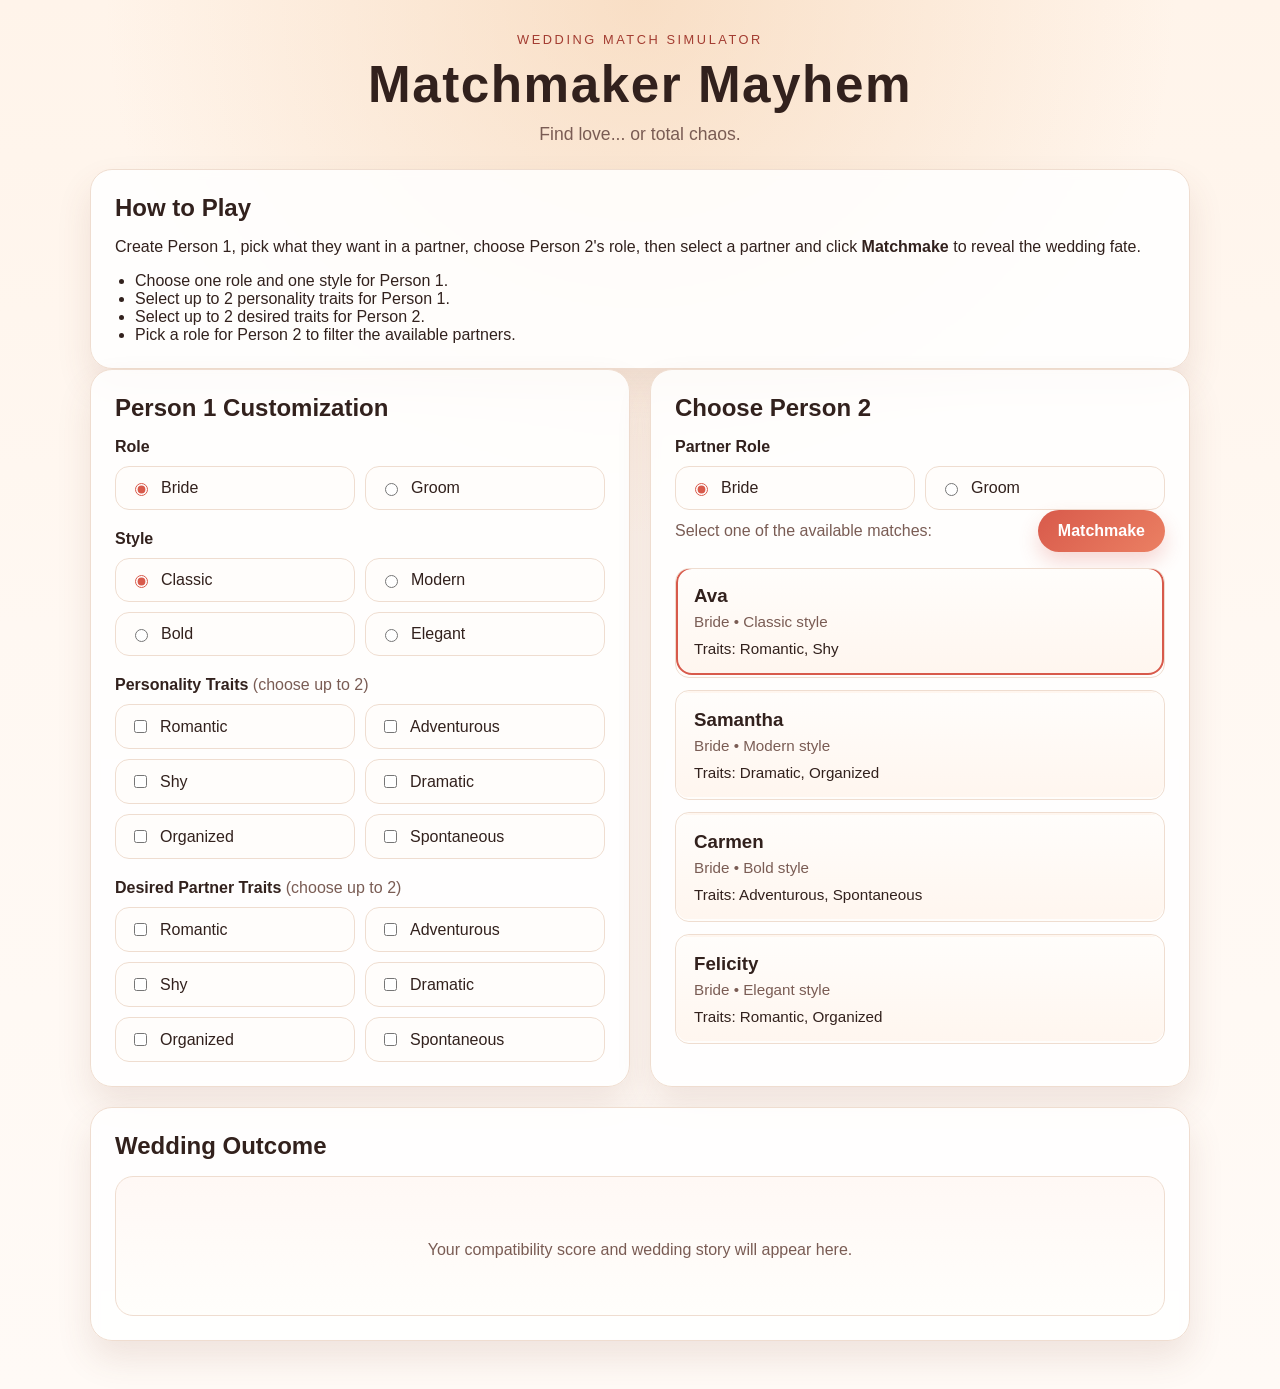
==== index.html @ e139100d "flatten project structure" ====
<!DOCTYPE html>
<html lang="en">
<head>
  <meta charset="UTF-8">
  <meta name="viewport" content="width=device-width, initial-scale=1.0">
  <title>Matchmaker Mayhem</title>
  <link rel="stylesheet" href="styles.css">
</head>
<body>
  <main class="app">
    <header class="hero">
      <p class="eyebrow">Wedding Match Simulator</p>
      <h1>Matchmaker Mayhem</h1>
      <p class="subtitle">Find love... or total chaos.</p>
    </header>

    <section class="panel instructions">
      <h2>How to Play</h2>
      <p>Create Person 1, pick what they want in a partner, choose Person 2's role, then select a partner and click <strong>Matchmake</strong> to reveal the wedding fate.</p>
      <ul>
        <li>Choose one role and one style for Person 1.</li>
        <li>Select up to 2 personality traits for Person 1.</li>
        <li>Select up to 2 desired traits for Person 2.</li>
        <li>Pick a role for Person 2 to filter the available partners.</li>
      </ul>
    </section>

    <div class="grid">
      <section class="panel">
        <h2>Person 1 Customization</h2>

        <div class="field-group">
          <h3>Role</h3>
          <div class="choice-row" id="person1-role">
            <label><input type="radio" name="person1-role" value="Bride" checked> Bride</label>
            <label><input type="radio" name="person1-role" value="Groom"> Groom</label>
          </div>
        </div>

        <div class="field-group">
          <h3>Style</h3>
          <div class="choice-grid" id="person1-style">
            <label><input type="radio" name="person1-style" value="classic" checked> Classic</label>
            <label><input type="radio" name="person1-style" value="modern"> Modern</label>
            <label><input type="radio" name="person1-style" value="bold"> Bold</label>
            <label><input type="radio" name="person1-style" value="elegant"> Elegant</label>
          </div>
        </div>

        <div class="field-group">
          <h3>Personality Traits <span>(choose up to 2)</span></h3>
          <div class="choice-grid" id="person1-traits">
            <label><input type="checkbox" name="person1-traits" value="romantic"> Romantic</label>
            <label><input type="checkbox" name="person1-traits" value="adventurous"> Adventurous</label>
            <label><input type="checkbox" name="person1-traits" value="shy"> Shy</label>
            <label><input type="checkbox" name="person1-traits" value="dramatic"> Dramatic</label>
            <label><input type="checkbox" name="person1-traits" value="organized"> Organized</label>
            <label><input type="checkbox" name="person1-traits" value="spontaneous"> Spontaneous</label>
          </div>
        </div>

        <div class="field-group">
          <h3>Desired Partner Traits <span>(choose up to 2)</span></h3>
          <div class="choice-grid" id="desired-traits">
            <label><input type="checkbox" name="desired-traits" value="romantic"> Romantic</label>
            <label><input type="checkbox" name="desired-traits" value="adventurous"> Adventurous</label>
            <label><input type="checkbox" name="desired-traits" value="shy"> Shy</label>
            <label><input type="checkbox" name="desired-traits" value="dramatic"> Dramatic</label>
            <label><input type="checkbox" name="desired-traits" value="organized"> Organized</label>
            <label><input type="checkbox" name="desired-traits" value="spontaneous"> Spontaneous</label>
          </div>
        </div>
      </section>

      <section class="panel">
        <h2>Choose Person 2</h2>

        <div class="field-group">
          <h3>Partner Role</h3>
          <div class="choice-row" id="partner-role">
            <label><input type="radio" name="partner-role" value="Bride" checked> Bride</label>
            <label><input type="radio" name="partner-role" value="Groom"> Groom</label>
          </div>
        </div>

        <div class="partner-header">
          <p>Select one of the available matches:</p>
          <button id="matchmake-btn" type="button">Matchmake</button>
        </div>

        <div id="partner-list" class="partner-list" aria-live="polite"></div>
      </section>
    </div>

    <section class="panel result-panel">
      <h2>Wedding Outcome</h2>
      <div id="result" class="result empty">
        <p>Your compatibility score and wedding story will appear here.</p>
      </div>
    </section>
  </main>

  <script src="script.js"></script>
</body>
</html>
---- styles.css ----
:root {
  --bg: #fff8f2;
  --surface: #fffdfb;
  --surface-strong: #ffffff;
  --text: #32211d;
  --muted: #7a5c54;
  --accent: #d85a4b;
  --accent-dark: #a33c31;
  --secondary: #f2c9a1;
  --border: #efddd0;
  --shadow: 0 18px 35px rgba(124, 63, 49, 0.12);
  --success: #3f8554;
}

* {
  box-sizing: border-box;
}

body {
  margin: 0;
  font-family: "Trebuchet MS", Verdana, sans-serif;
  color: var(--text);
  background:
    radial-gradient(circle at top, rgba(242, 201, 161, 0.5), transparent 35%),
    linear-gradient(180deg, #fff4ea 0%, var(--bg) 45%, #fffaf6 100%);
}

.app {
  width: min(1100px, calc(100% - 32px));
  margin: 0 auto;
  padding: 32px 0 48px;
}

.hero {
  text-align: center;
  margin-bottom: 24px;
}

.hero h1 {
  margin: 0;
  font-size: clamp(2.4rem, 4vw, 4rem);
  letter-spacing: 0.03em;
}

.eyebrow {
  margin: 0 0 8px;
  text-transform: uppercase;
  letter-spacing: 0.2em;
  color: var(--accent-dark);
  font-size: 0.8rem;
}

.subtitle {
  margin-top: 10px;
  font-size: 1.1rem;
  color: var(--muted);
}

.grid {
  display: grid;
  grid-template-columns: repeat(2, minmax(0, 1fr));
  gap: 20px;
}

.panel {
  background: rgba(255, 255, 255, 0.86);
  border: 1px solid var(--border);
  border-radius: 22px;
  padding: 24px;
  box-shadow: var(--shadow);
  backdrop-filter: blur(4px);
}

.panel h2 {
  margin-top: 0;
  margin-bottom: 16px;
}

.instructions ul {
  margin: 14px 0 0;
  padding-left: 20px;
}

.field-group + .field-group {
  margin-top: 20px;
}

.field-group h3 {
  margin: 0 0 10px;
  font-size: 1rem;
}

.field-group h3 span {
  color: var(--muted);
  font-weight: normal;
}

.choice-row,
.choice-grid {
  display: grid;
  gap: 10px;
}

.choice-row {
  grid-template-columns: repeat(2, minmax(0, 1fr));
}

.choice-grid {
  grid-template-columns: repeat(2, minmax(0, 1fr));
}

label {
  display: flex;
  align-items: center;
  gap: 10px;
  padding: 12px 14px;
  background: var(--surface);
  border: 1px solid var(--border);
  border-radius: 14px;
  cursor: pointer;
  transition: transform 0.18s ease, border-color 0.18s ease, background 0.18s ease;
}

label:hover {
  transform: translateY(-1px);
  border-color: var(--secondary);
  background: var(--surface-strong);
}

input[type="radio"],
input[type="checkbox"] {
  accent-color: var(--accent);
}

.partner-header {
  display: flex;
  align-items: center;
  justify-content: space-between;
  gap: 16px;
  margin-bottom: 16px;
}

.partner-header p {
  margin: 0;
  color: var(--muted);
}

button {
  border: 0;
  border-radius: 999px;
  padding: 12px 20px;
  background: linear-gradient(135deg, var(--accent), #eb8063);
  color: white;
  font-size: 1rem;
  font-weight: bold;
  cursor: pointer;
  box-shadow: 0 10px 20px rgba(216, 90, 75, 0.24);
  transition: transform 0.18s ease, box-shadow 0.18s ease;
}

button:hover {
  transform: translateY(-2px);
  box-shadow: 0 14px 24px rgba(216, 90, 75, 0.3);
}

.partner-list {
  display: grid;
  gap: 12px;
}

.partner-card {
  display: block;
  padding: 0;
  overflow: hidden;
}

.partner-card input {
  position: absolute;
  opacity: 0;
  pointer-events: none;
}

.partner-card .card-content {
  padding: 16px;
  border-radius: 16px;
  border: 2px solid transparent;
  background: linear-gradient(180deg, #fffdfb 0%, #fff6ef 100%);
  transition: border-color 0.18s ease, transform 0.18s ease;
}

.partner-card input:checked + .card-content {
  border-color: var(--accent);
  transform: translateY(-2px);
}

.partner-card h3,
.partner-card p {
  margin: 0;
}

.partner-card h3 {
  margin-bottom: 6px;
}

.partner-card .meta {
  color: var(--muted);
  font-size: 0.95rem;
}

.partner-card .traits {
  margin-top: 10px;
  font-size: 0.95rem;
}

.result-panel {
  margin-top: 20px;
}

.result {
  min-height: 140px;
  border-radius: 18px;
  padding: 20px;
  background: linear-gradient(180deg, #fff8f5 0%, #fffefb 100%);
  border: 1px solid var(--border);
}

.result.empty {
  display: grid;
  place-items: center;
  color: var(--muted);
  text-align: center;
}

.result-score {
  font-size: 2.2rem;
  margin: 0;
  color: var(--accent-dark);
}

.result h3 {
  margin-bottom: 8px;
}

.result p {
  margin: 8px 0 0;
  line-height: 1.6;
}

.chips {
  display: flex;
  flex-wrap: wrap;
  gap: 8px;
  margin-top: 14px;
}

.chip {
  padding: 7px 11px;
  border-radius: 999px;
  background: #f9e3d3;
  color: #6b453c;
  font-size: 0.9rem;
}

.helper-text {
  margin-top: 10px;
  color: var(--muted);
  font-size: 0.92rem;
}

.error {
  color: #a82f2f;
}

@media (max-width: 820px) {
  .grid {
    grid-template-columns: 1fr;
  }

  .partner-header {
    flex-direction: column;
    align-items: stretch;
  }
}

@media (max-width: 560px) {
  .app {
    width: min(100% - 20px, 1100px);
    padding-top: 20px;
  }

  .panel {
    padding: 18px;
    border-radius: 18px;
  }

  .choice-grid,
  .choice-row {
    grid-template-columns: 1fr;
  }
}
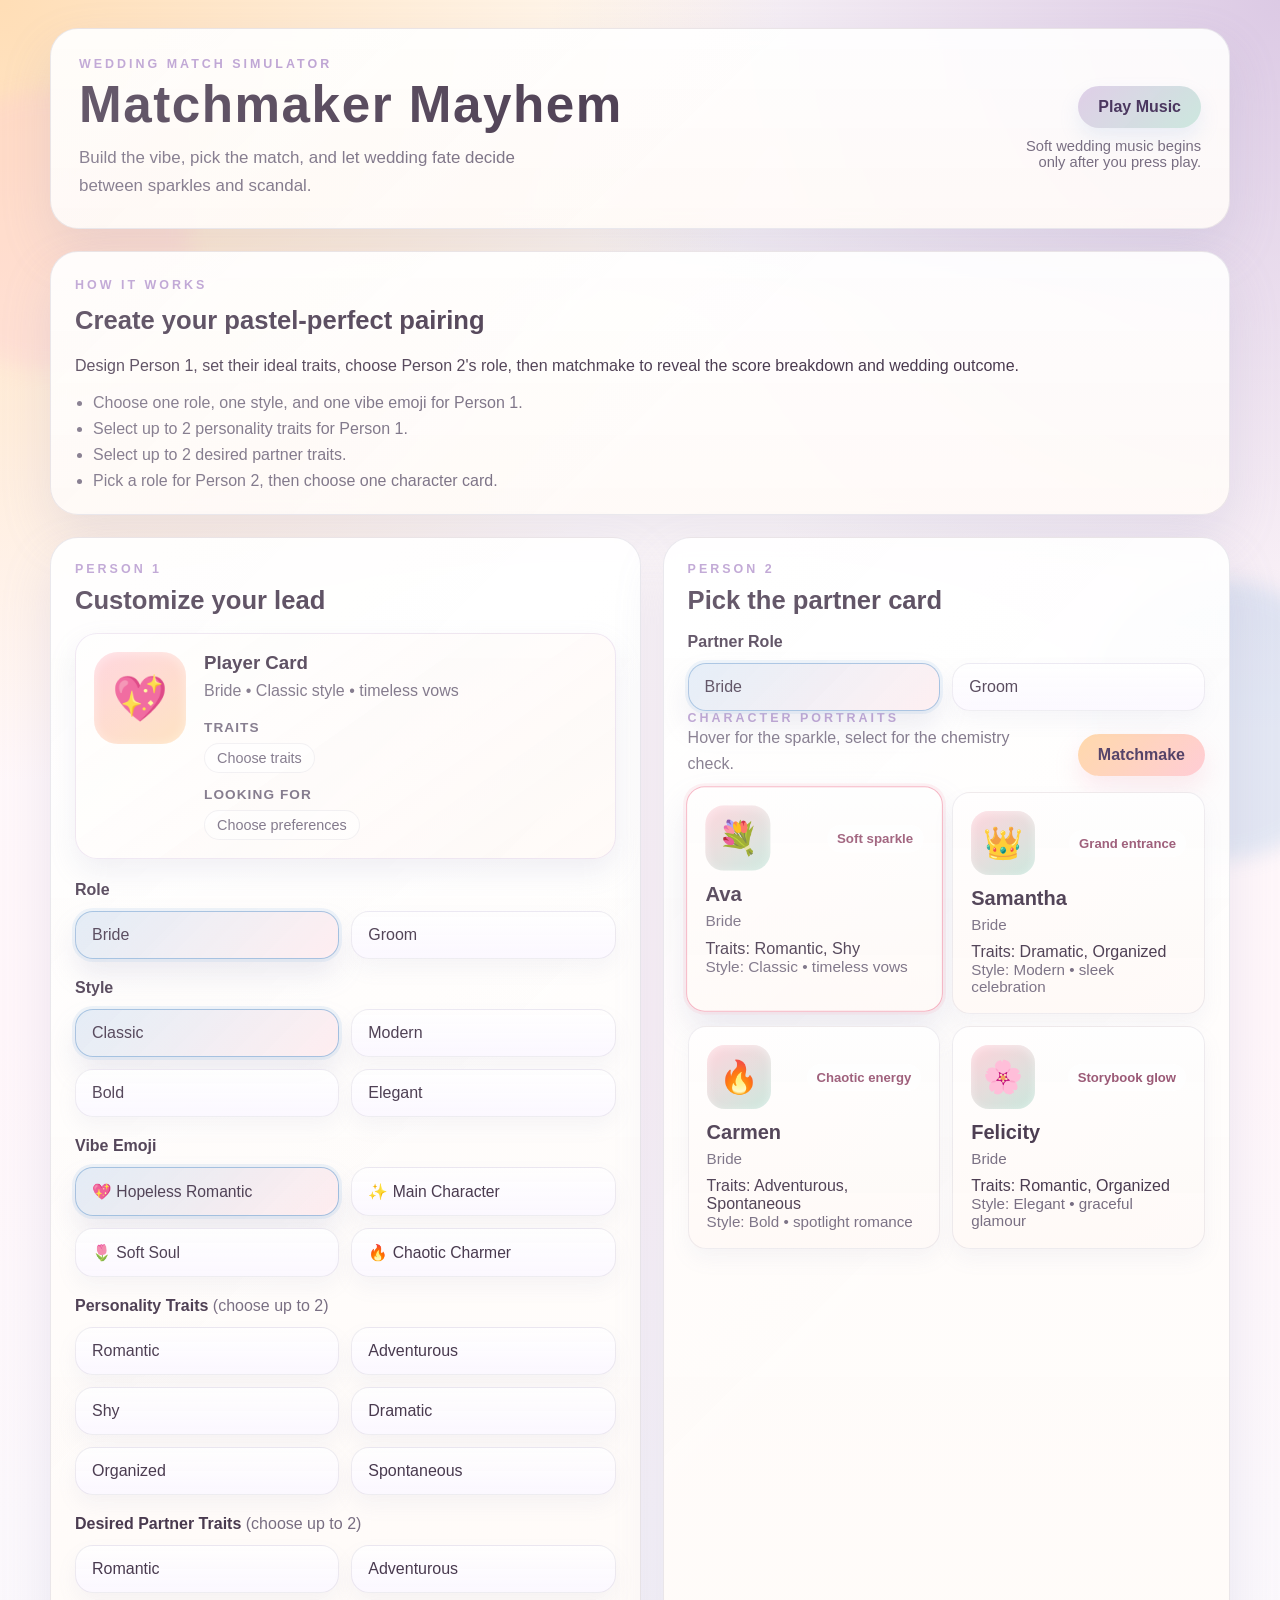
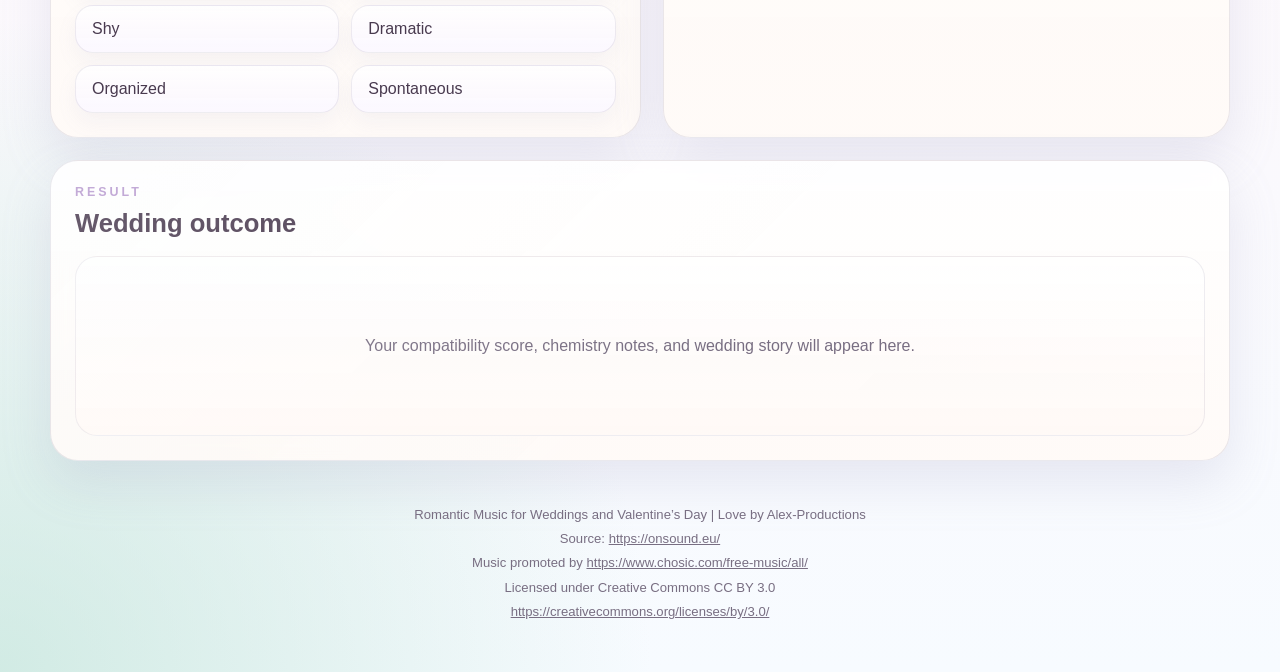
==== commit 67b5c826: "Add pastel UI, matchmaking animation, and music system" ====
--- a/index.html
+++ b/index.html
@@ -7,98 +7,184 @@
   <link rel="stylesheet" href="styles.css">
 </head>
 <body>
-  <main class="app">
-    <header class="hero">
-      <p class="eyebrow">Wedding Match Simulator</p>
-      <h1>Matchmaker Mayhem</h1>
-      <p class="subtitle">Find love... or total chaos.</p>
-    </header>
-
-    <section class="panel instructions">
-      <h2>How to Play</h2>
-      <p>Create Person 1, pick what they want in a partner, choose Person 2's role, then select a partner and click <strong>Matchmake</strong> to reveal the wedding fate.</p>
-      <ul>
-        <li>Choose one role and one style for Person 1.</li>
-        <li>Select up to 2 personality traits for Person 1.</li>
-        <li>Select up to 2 desired traits for Person 2.</li>
-        <li>Pick a role for Person 2 to filter the available partners.</li>
-      </ul>
-    </section>
-
-    <div class="grid">
-      <section class="panel">
-        <h2>Person 1 Customization</h2>
-
-        <div class="field-group">
-          <h3>Role</h3>
-          <div class="choice-row" id="person1-role">
-            <label><input type="radio" name="person1-role" value="Bride" checked> Bride</label>
-            <label><input type="radio" name="person1-role" value="Groom"> Groom</label>
-          </div>
+  <div class="page-shell">
+    <main class="app">
+      <header class="hero card">
+        <div class="hero-copy">
+          <p class="eyebrow">Wedding Match Simulator</p>
+          <h1>Matchmaker Mayhem</h1>
+          <p class="subtitle">Build the vibe, pick the match, and let wedding fate decide between sparkles and scandal.</p>
         </div>
 
-        <div class="field-group">
-          <h3>Style</h3>
-          <div class="choice-grid" id="person1-style">
-            <label><input type="radio" name="person1-style" value="classic" checked> Classic</label>
-            <label><input type="radio" name="person1-style" value="modern"> Modern</label>
-            <label><input type="radio" name="person1-style" value="bold"> Bold</label>
-            <label><input type="radio" name="person1-style" value="elegant"> Elegant</label>
+        <div class="hero-actions">
+          <button id="music-toggle" class="ghost-button" type="button" aria-pressed="false">Play Music</button>
+          <p class="music-note">Soft wedding music begins only after you press play.</p>
+        </div>
+      </header>
+
+      <section class="instructions card">
+        <div class="section-heading">
+          <p class="section-kicker">How It Works</p>
+          <h2>Create your pastel-perfect pairing</h2>
+        </div>
+        <p>Design Person 1, set their ideal traits, choose Person 2's role, then matchmake to reveal the score breakdown and wedding outcome.</p>
+        <ul class="instruction-list">
+          <li>Choose one role, one style, and one vibe emoji for Person 1.</li>
+          <li>Select up to 2 personality traits for Person 1.</li>
+          <li>Select up to 2 desired partner traits.</li>
+          <li>Pick a role for Person 2, then choose one character card.</li>
+        </ul>
+      </section>
+
+      <div class="layout-grid">
+        <section class="panel card">
+          <div class="section-heading">
+            <p class="section-kicker">Person 1</p>
+            <h2>Customize your lead</h2>
           </div>
+
+          <div class="player-card" id="player-card">
+            <div class="player-avatar" id="player-avatar" aria-hidden="true">💖</div>
+            <div class="player-card-copy">
+              <h3>Player Card</h3>
+              <p id="player-role-style">Bride • Classic style</p>
+              <div class="summary-row">
+                <span class="summary-label">Traits</span>
+                <div class="chips" id="player-trait-summary"></div>
+              </div>
+              <div class="summary-row">
+                <span class="summary-label">Looking for</span>
+                <div class="chips" id="desired-trait-summary"></div>
+              </div>
+            </div>
+          </div>
+
+          <div class="field-group">
+            <h3>Role</h3>
+            <div class="choice-row" id="person1-role">
+              <label class="choice-card">
+                <input type="radio" name="person1-role" value="Bride" checked>
+                <span>Bride</span>
+              </label>
+              <label class="choice-card">
+                <input type="radio" name="person1-role" value="Groom">
+                <span>Groom</span>
+              </label>
+            </div>
+          </div>
+
+          <div class="field-group">
+            <h3>Style</h3>
+            <div class="choice-grid" id="person1-style">
+              <label class="choice-card"><input type="radio" name="person1-style" value="classic" checked><span>Classic</span></label>
+              <label class="choice-card"><input type="radio" name="person1-style" value="modern"><span>Modern</span></label>
+              <label class="choice-card"><input type="radio" name="person1-style" value="bold"><span>Bold</span></label>
+              <label class="choice-card"><input type="radio" name="person1-style" value="elegant"><span>Elegant</span></label>
+            </div>
+          </div>
+
+          <div class="field-group">
+            <h3>Vibe Emoji</h3>
+            <div class="choice-grid vibe-grid" id="player-vibe">
+              <label class="choice-card vibe-card"><input type="radio" name="player-vibe" value="💖" checked><span>💖 Hopeless Romantic</span></label>
+              <label class="choice-card vibe-card"><input type="radio" name="player-vibe" value="✨"><span>✨ Main Character</span></label>
+              <label class="choice-card vibe-card"><input type="radio" name="player-vibe" value="🌷"><span>🌷 Soft Soul</span></label>
+              <label class="choice-card vibe-card"><input type="radio" name="player-vibe" value="🔥"><span>🔥 Chaotic Charmer</span></label>
+            </div>
+          </div>
+
+          <div class="field-group">
+            <h3>Personality Traits <span>(choose up to 2)</span></h3>
+            <div class="choice-grid" id="person1-traits">
+              <label class="choice-card"><input type="checkbox" name="person1-traits" value="romantic"><span>Romantic</span></label>
+              <label class="choice-card"><input type="checkbox" name="person1-traits" value="adventurous"><span>Adventurous</span></label>
+              <label class="choice-card"><input type="checkbox" name="person1-traits" value="shy"><span>Shy</span></label>
+              <label class="choice-card"><input type="checkbox" name="person1-traits" value="dramatic"><span>Dramatic</span></label>
+              <label class="choice-card"><input type="checkbox" name="person1-traits" value="organized"><span>Organized</span></label>
+              <label class="choice-card"><input type="checkbox" name="person1-traits" value="spontaneous"><span>Spontaneous</span></label>
+            </div>
+          </div>
+
+          <div class="field-group">
+            <h3>Desired Partner Traits <span>(choose up to 2)</span></h3>
+            <div class="choice-grid" id="desired-traits">
+              <label class="choice-card"><input type="checkbox" name="desired-traits" value="romantic"><span>Romantic</span></label>
+              <label class="choice-card"><input type="checkbox" name="desired-traits" value="adventurous"><span>Adventurous</span></label>
+              <label class="choice-card"><input type="checkbox" name="desired-traits" value="shy"><span>Shy</span></label>
+              <label class="choice-card"><input type="checkbox" name="desired-traits" value="dramatic"><span>Dramatic</span></label>
+              <label class="choice-card"><input type="checkbox" name="desired-traits" value="organized"><span>Organized</span></label>
+              <label class="choice-card"><input type="checkbox" name="desired-traits" value="spontaneous"><span>Spontaneous</span></label>
+            </div>
+          </div>
+        </section>
+
+        <section class="panel card">
+          <div class="section-heading">
+            <p class="section-kicker">Person 2</p>
+            <h2>Pick the partner card</h2>
+          </div>
+
+          <div class="field-group">
+            <h3>Partner Role</h3>
+            <div class="choice-row" id="partner-role">
+              <label class="choice-card">
+                <input type="radio" name="partner-role" value="Bride" checked>
+                <span>Bride</span>
+              </label>
+              <label class="choice-card">
+                <input type="radio" name="partner-role" value="Groom">
+                <span>Groom</span>
+              </label>
+            </div>
+          </div>
+
+          <div class="partner-header">
+            <div>
+              <p class="section-kicker">Character Portraits</p>
+              <p class="partner-intro">Hover for the sparkle, select for the chemistry check.</p>
+            </div>
+            <button id="matchmake-btn" type="button">Matchmake</button>
+          </div>
+
+          <div id="partner-list" class="partner-list" aria-live="polite"></div>
+        </section>
+      </div>
+
+      <section class="panel result-panel card">
+        <div class="section-heading">
+          <p class="section-kicker">Result</p>
+          <h2>Wedding outcome</h2>
         </div>
-
-        <div class="field-group">
-          <h3>Personality Traits <span>(choose up to 2)</span></h3>
-          <div class="choice-grid" id="person1-traits">
-            <label><input type="checkbox" name="person1-traits" value="romantic"> Romantic</label>
-            <label><input type="checkbox" name="person1-traits" value="adventurous"> Adventurous</label>
-            <label><input type="checkbox" name="person1-traits" value="shy"> Shy</label>
-            <label><input type="checkbox" name="person1-traits" value="dramatic"> Dramatic</label>
-            <label><input type="checkbox" name="person1-traits" value="organized"> Organized</label>
-            <label><input type="checkbox" name="person1-traits" value="spontaneous"> Spontaneous</label>
-          </div>
-        </div>
-
-        <div class="field-group">
-          <h3>Desired Partner Traits <span>(choose up to 2)</span></h3>
-          <div class="choice-grid" id="desired-traits">
-            <label><input type="checkbox" name="desired-traits" value="romantic"> Romantic</label>
-            <label><input type="checkbox" name="desired-traits" value="adventurous"> Adventurous</label>
-            <label><input type="checkbox" name="desired-traits" value="shy"> Shy</label>
-            <label><input type="checkbox" name="desired-traits" value="dramatic"> Dramatic</label>
-            <label><input type="checkbox" name="desired-traits" value="organized"> Organized</label>
-            <label><input type="checkbox" name="desired-traits" value="spontaneous"> Spontaneous</label>
-          </div>
+        <div id="result" class="result empty">
+          <p>Your compatibility score, chemistry notes, and wedding story will appear here.</p>
         </div>
       </section>
 
-      <section class="panel">
-        <h2>Choose Person 2</h2>
+      <footer class="site-footer">
+        <p>Romantic Music for Weddings and Valentine’s Day | Love by Alex-Productions</p>
+        <p>Source: <a href="https://onsound.eu/" target="_blank" rel="noreferrer">https://onsound.eu/</a></p>
+        <p>Music promoted by <a href="https://www.chosic.com/free-music/all/" target="_blank" rel="noreferrer">https://www.chosic.com/free-music/all/</a></p>
+        <p>Licensed under Creative Commons CC BY 3.0</p>
+        <p><a href="https://creativecommons.org/licenses/by/3.0/" target="_blank" rel="noreferrer">https://creativecommons.org/licenses/by/3.0/</a></p>
+      </footer>
+    </main>
+  </div>
 
-        <div class="field-group">
-          <h3>Partner Role</h3>
-          <div class="choice-row" id="partner-role">
-            <label><input type="radio" name="partner-role" value="Bride" checked> Bride</label>
-            <label><input type="radio" name="partner-role" value="Groom"> Groom</label>
-          </div>
-        </div>
+  <div id="matchmaking-overlay" class="matchmaking-overlay hidden" aria-live="polite" aria-hidden="true">
+    <div class="matchmaking-card">
+      <div class="loading-hearts" aria-hidden="true">
+        <span>💘</span>
+        <span>✨</span>
+        <span>💐</span>
+      </div>
+      <h2>Matchmaking in progress...</h2>
+      <p id="matchmaking-message">Analyzing compatibility...</p>
+    </div>
+  </div>
 
-        <div class="partner-header">
-          <p>Select one of the available matches:</p>
-          <button id="matchmake-btn" type="button">Matchmake</button>
-        </div>
-
-        <div id="partner-list" class="partner-list" aria-live="polite"></div>
-      </section>
-    </div>
-
-    <section class="panel result-panel">
-      <h2>Wedding Outcome</h2>
-      <div id="result" class="result empty">
-        <p>Your compatibility score and wedding story will appear here.</p>
-      </div>
-    </section>
-  </main>
+  <audio id="wedding-audio" preload="auto">
+    <source src="wedding_music.mp3" type="audio/mpeg">
+  </audio>
 
   <script src="script.js"></script>
 </body>
--- a/styles.css
+++ b/styles.css
@@ -1,84 +1,260 @@
 :root {
-  --bg: #fff8f2;
-  --surface: #fffdfb;
-  --surface-strong: #ffffff;
-  --text: #32211d;
-  --muted: #7a5c54;
-  --accent: #d85a4b;
-  --accent-dark: #a33c31;
-  --secondary: #f2c9a1;
-  --border: #efddd0;
-  --shadow: 0 18px 35px rgba(124, 63, 49, 0.12);
-  --success: #3f8554;
+  --creamsicle: #ffd6a5;
+  --creamsicle-deep: #ffb86b;
+  --lavender: #cdb4db;
+  --lavender-deep: #b79acf;
+  --blush: #ffcad4;
+  --blush-deep: #f4a7b9;
+  --mint: #b8e0d2;
+  --mint-deep: #a2d5c6;
+  --denim: #a7c7e7;
+  --denim-deep: #89b0d9;
+  --paper: #fffaf7;
+  --paper-strong: rgba(255, 255, 255, 0.9);
+  --text: #493a4f;
+  --muted: #786e82;
+  --border: rgba(138, 131, 159, 0.18);
+  --shadow: 0 22px 50px rgba(145, 144, 184, 0.18);
+  --shadow-soft: 0 12px 28px rgba(145, 144, 184, 0.14);
+  --highlight: rgba(255, 255, 255, 0.72);
+  --button-text: #4b375f;
+  --success: #537f6b;
+  --warning: #9a5875;
+  --danger: #934c56;
 }
 
 * {
   box-sizing: border-box;
 }
 
+html {
+  scroll-behavior: smooth;
+}
+
 body {
   margin: 0;
+  min-height: 100vh;
   font-family: "Trebuchet MS", Verdana, sans-serif;
   color: var(--text);
   background:
-    radial-gradient(circle at top, rgba(242, 201, 161, 0.5), transparent 35%),
-    linear-gradient(180deg, #fff4ea 0%, var(--bg) 45%, #fffaf6 100%);
+    radial-gradient(circle at top left, rgba(255, 214, 165, 0.8), transparent 30%),
+    radial-gradient(circle at top right, rgba(205, 180, 219, 0.7), transparent 28%),
+    radial-gradient(circle at bottom left, rgba(184, 224, 210, 0.6), transparent 25%),
+    linear-gradient(180deg, #fffdfb 0%, #fff6fa 45%, #f7fbff 100%);
+}
+
+body.overlay-open {
+  overflow: hidden;
+}
+
+.page-shell {
+  position: relative;
+  isolation: isolate;
+}
+
+.page-shell::before,
+.page-shell::after {
+  content: "";
+  position: fixed;
+  inset: auto;
+  width: 280px;
+  height: 280px;
+  border-radius: 50%;
+  filter: blur(10px);
+  opacity: 0.45;
+  pointer-events: none;
+  z-index: 0;
+}
+
+.page-shell::before {
+  top: 90px;
+  left: -90px;
+  background: rgba(255, 202, 212, 0.7);
+}
+
+.page-shell::after {
+  right: -80px;
+  bottom: 40px;
+  background: rgba(167, 199, 231, 0.7);
 }
 
 .app {
-  width: min(1100px, calc(100% - 32px));
+  position: relative;
+  z-index: 1;
+  width: min(1180px, calc(100% - 32px));
   margin: 0 auto;
-  padding: 32px 0 48px;
+  padding: 28px 0 44px;
+}
+
+.card {
+  background: linear-gradient(180deg, rgba(255, 255, 255, 0.9), rgba(255, 250, 247, 0.92));
+  border: 1px solid var(--border);
+  border-radius: 28px;
+  box-shadow: var(--shadow);
+  backdrop-filter: blur(10px);
+}
+
+.hero,
+.instructions,
+.panel,
+.result-panel {
+  position: relative;
+  overflow: hidden;
+}
+
+.hero::after,
+.panel::after,
+.instructions::after,
+.result-panel::after {
+  content: "";
+  position: absolute;
+  inset: 0;
+  background: linear-gradient(135deg, rgba(255, 255, 255, 0.18), transparent 60%);
+  pointer-events: none;
 }
 
 .hero {
-  text-align: center;
-  margin-bottom: 24px;
+  display: flex;
+  justify-content: space-between;
+  gap: 24px;
+  align-items: center;
+  padding: 28px;
+  margin-bottom: 22px;
+}
+
+.hero-copy {
+  max-width: 680px;
 }
 
 .hero h1 {
   margin: 0;
-  font-size: clamp(2.4rem, 4vw, 4rem);
+  font-size: clamp(2.7rem, 4vw, 4.4rem);
+  line-height: 0.95;
   letter-spacing: 0.03em;
 }
 
-.eyebrow {
-  margin: 0 0 8px;
+.eyebrow,
+.section-kicker {
+  margin: 0 0 10px;
+  font-size: 0.78rem;
   text-transform: uppercase;
-  letter-spacing: 0.2em;
-  color: var(--accent-dark);
-  font-size: 0.8rem;
+  letter-spacing: 0.24em;
+  color: var(--lavender-deep);
+  font-weight: bold;
 }
 
 .subtitle {
-  margin-top: 10px;
-  font-size: 1.1rem;
-  color: var(--muted);
-}
-
-.grid {
-  display: grid;
-  grid-template-columns: repeat(2, minmax(0, 1fr));
-  gap: 20px;
-}
-
-.panel {
-  background: rgba(255, 255, 255, 0.86);
-  border: 1px solid var(--border);
+  max-width: 52ch;
+  margin: 14px 0 0;
+  color: var(--muted);
+  font-size: 1.06rem;
+  line-height: 1.65;
+}
+
+.hero-actions {
+  min-width: 260px;
+  display: grid;
+  gap: 10px;
+  justify-items: end;
+}
+
+.music-note {
+  margin: 0;
+  max-width: 22ch;
+  text-align: right;
+  color: var(--muted);
+  font-size: 0.92rem;
+}
+
+.instructions,
+.panel,
+.result-panel {
+  padding: 24px;
+}
+
+.instructions {
+  margin-bottom: 22px;
+}
+
+.section-heading {
+  margin-bottom: 18px;
+}
+
+.section-heading h2 {
+  margin: 0;
+  font-size: clamp(1.5rem, 2vw, 2rem);
+}
+
+.instructions p,
+.partner-intro,
+.result p,
+.player-card-copy p {
+  line-height: 1.6;
+}
+
+.instruction-list {
+  margin: 16px 0 0;
+  padding-left: 18px;
+  color: var(--muted);
+}
+
+.instruction-list li + li {
+  margin-top: 8px;
+}
+
+.layout-grid {
+  display: grid;
+  grid-template-columns: minmax(0, 1.02fr) minmax(0, 0.98fr);
+  gap: 22px;
+}
+
+.player-card {
+  display: grid;
+  grid-template-columns: 92px minmax(0, 1fr);
+  gap: 18px;
+  align-items: start;
+  padding: 18px;
+  margin-bottom: 22px;
   border-radius: 22px;
-  padding: 24px;
-  box-shadow: var(--shadow);
-  backdrop-filter: blur(4px);
-}
-
-.panel h2 {
-  margin-top: 0;
-  margin-bottom: 16px;
-}
-
-.instructions ul {
-  margin: 14px 0 0;
-  padding-left: 20px;
+  background:
+    linear-gradient(145deg, rgba(255, 255, 255, 0.88), rgba(255, 250, 247, 0.94)),
+    linear-gradient(135deg, rgba(255, 214, 165, 0.18), rgba(205, 180, 219, 0.14));
+  border: 1px solid rgba(183, 154, 207, 0.24);
+  box-shadow: var(--shadow-soft);
+}
+
+.player-avatar {
+  width: 92px;
+  height: 92px;
+  display: grid;
+  place-items: center;
+  font-size: 2.8rem;
+  border-radius: 24px;
+  background: linear-gradient(145deg, rgba(255, 202, 212, 0.9), rgba(255, 214, 165, 0.75));
+  box-shadow: inset 0 2px 12px rgba(255, 255, 255, 0.45);
+}
+
+.player-card-copy h3 {
+  margin: 0 0 4px;
+}
+
+.player-card-copy p {
+  margin: 0 0 14px;
+  color: var(--muted);
+}
+
+.summary-row + .summary-row {
+  margin-top: 12px;
+}
+
+.summary-label {
+  display: inline-block;
+  margin-bottom: 8px;
+  font-size: 0.85rem;
+  font-weight: bold;
+  letter-spacing: 0.08em;
+  text-transform: uppercase;
+  color: var(--muted);
 }
 
 .field-group + .field-group {
@@ -86,7 +262,7 @@
 }
 
 .field-group h3 {
-  margin: 0 0 10px;
+  margin: 0 0 12px;
   font-size: 1rem;
 }
 
@@ -96,9 +272,10 @@
 }
 
 .choice-row,
-.choice-grid {
-  display: grid;
-  gap: 10px;
+.choice-grid,
+.partner-list {
+  display: grid;
+  gap: 12px;
 }
 
 .choice-row {
@@ -109,192 +286,477 @@
   grid-template-columns: repeat(2, minmax(0, 1fr));
 }
 
-label {
-  display: flex;
-  align-items: center;
-  gap: 10px;
-  padding: 12px 14px;
-  background: var(--surface);
-  border: 1px solid var(--border);
-  border-radius: 14px;
+.choice-card,
+.partner-card {
+  position: relative;
+  display: block;
   cursor: pointer;
-  transition: transform 0.18s ease, border-color 0.18s ease, background 0.18s ease;
-}
-
-label:hover {
-  transform: translateY(-1px);
-  border-color: var(--secondary);
-  background: var(--surface-strong);
-}
-
-input[type="radio"],
-input[type="checkbox"] {
-  accent-color: var(--accent);
+}
+
+.choice-card input,
+.partner-card input {
+  position: absolute;
+  opacity: 0;
+  pointer-events: none;
+}
+
+.choice-card span,
+.partner-card .card-content {
+  display: block;
+  border-radius: 18px;
+  border: 1px solid rgba(138, 131, 159, 0.14);
+  background: linear-gradient(180deg, rgba(255, 255, 255, 0.92), rgba(251, 247, 255, 0.9));
+  box-shadow: 0 10px 20px rgba(145, 144, 184, 0.08);
+  transition:
+    transform 0.22s ease,
+    border-color 0.22s ease,
+    box-shadow 0.22s ease,
+    background 0.22s ease;
+}
+
+.choice-card span {
+  padding: 14px 16px;
+}
+
+.choice-card:hover span,
+.partner-card:hover .card-content {
+  transform: translateY(-3px) scale(1.01);
+  border-color: rgba(183, 154, 207, 0.45);
+  box-shadow: 0 16px 28px rgba(145, 144, 184, 0.15);
+}
+
+.choice-card input:checked + span {
+  border-color: rgba(137, 176, 217, 0.78);
+  background: linear-gradient(135deg, rgba(167, 199, 231, 0.34), rgba(255, 202, 212, 0.3));
+  box-shadow: 0 0 0 3px rgba(167, 199, 231, 0.22), 0 16px 28px rgba(145, 144, 184, 0.18);
+}
+
+.vibe-card span {
+  font-size: 0.98rem;
 }
 
 .partner-header {
   display: flex;
-  align-items: center;
   justify-content: space-between;
-  gap: 16px;
+  gap: 18px;
+  align-items: end;
   margin-bottom: 16px;
 }
 
 .partner-header p {
   margin: 0;
-  color: var(--muted);
-}
-
+}
+
+.partner-intro {
+  color: var(--muted);
+}
+
+.partner-list {
+  grid-template-columns: repeat(2, minmax(0, 1fr));
+}
+
+.partner-card .card-content {
+  height: 100%;
+  padding: 18px;
+  background:
+    linear-gradient(180deg, rgba(255, 255, 255, 0.95), rgba(255, 250, 247, 0.94)),
+    linear-gradient(135deg, rgba(255, 214, 165, 0.12), rgba(205, 180, 219, 0.12));
+}
+
+.partner-card input:checked + .card-content {
+  transform: translateY(-4px) scale(1.015);
+  border-color: rgba(244, 167, 185, 0.9);
+  box-shadow:
+    0 0 0 3px rgba(244, 167, 185, 0.16),
+    0 18px 34px rgba(145, 144, 184, 0.2);
+}
+
+.portrait-row {
+  display: flex;
+  justify-content: space-between;
+  align-items: start;
+  gap: 14px;
+  margin-bottom: 12px;
+}
+
+.portrait-emoji {
+  width: 64px;
+  height: 64px;
+  display: grid;
+  place-items: center;
+  border-radius: 18px;
+  font-size: 2rem;
+  background: linear-gradient(145deg, rgba(255, 202, 212, 0.86), rgba(184, 224, 210, 0.76));
+  box-shadow: inset 0 2px 10px rgba(255, 255, 255, 0.48);
+}
+
+.reaction-badge {
+  align-self: center;
+  padding: 6px 10px;
+  border-radius: 999px;
+  background: rgba(255, 255, 255, 0.8);
+  color: var(--warning);
+  font-size: 0.82rem;
+  font-weight: bold;
+}
+
+.partner-card h3,
+.partner-card p,
+.result h3,
+.result p {
+  margin: 0;
+}
+
+.partner-card h3 {
+  margin-bottom: 6px;
+  font-size: 1.25rem;
+}
+
+.meta,
+.style-line {
+  color: var(--muted);
+  font-size: 0.95rem;
+}
+
+.style-line {
+  margin-top: 8px;
+}
+
+.partner-card .traits,
+.partner-card .archetype {
+  margin-top: 10px;
+  color: var(--text);
+}
+
+.ghost-button,
 button {
   border: 0;
   border-radius: 999px;
   padding: 12px 20px;
-  background: linear-gradient(135deg, var(--accent), #eb8063);
-  color: white;
   font-size: 1rem;
   font-weight: bold;
   cursor: pointer;
-  box-shadow: 0 10px 20px rgba(216, 90, 75, 0.24);
-  transition: transform 0.18s ease, box-shadow 0.18s ease;
-}
-
-button:hover {
+  transition: transform 0.22s ease, box-shadow 0.22s ease, background 0.22s ease;
+}
+
+button {
+  color: var(--button-text);
+  background: linear-gradient(135deg, var(--creamsicle), var(--blush));
+  box-shadow: 0 12px 24px rgba(244, 167, 185, 0.24);
+}
+
+.ghost-button {
+  color: var(--button-text);
+  background: linear-gradient(135deg, rgba(205, 180, 219, 0.62), rgba(184, 224, 210, 0.72));
+  box-shadow: 0 10px 20px rgba(137, 176, 217, 0.16);
+}
+
+button:hover,
+.ghost-button:hover {
   transform: translateY(-2px);
-  box-shadow: 0 14px 24px rgba(216, 90, 75, 0.3);
-}
-
-.partner-list {
-  display: grid;
+}
+
+button:disabled,
+.ghost-button:disabled {
+  cursor: wait;
+  opacity: 0.72;
+  transform: none;
+}
+
+.result-panel {
+  margin-top: 22px;
+}
+
+.result {
+  position: relative;
+  min-height: 180px;
+  border-radius: 22px;
+  padding: 22px;
+  background:
+    linear-gradient(180deg, rgba(255, 255, 255, 0.92), rgba(255, 250, 247, 0.96)),
+    linear-gradient(135deg, rgba(167, 199, 231, 0.1), rgba(255, 202, 212, 0.12));
+  border: 1px solid rgba(138, 131, 159, 0.14);
+  overflow: hidden;
+}
+
+.result.empty {
+  display: grid;
+  place-items: center;
+  text-align: center;
+  color: var(--muted);
+}
+
+.result.error {
+  border-color: rgba(148, 76, 86, 0.26);
+  background: linear-gradient(180deg, rgba(255, 247, 248, 0.96), rgba(255, 250, 247, 0.96));
+  color: var(--danger);
+}
+
+.result.dream::before,
+.result.sparkle::before {
+  content: "💖 ✨ 💐";
+  position: absolute;
+  top: 14px;
+  right: 18px;
+  font-size: 1.2rem;
+  letter-spacing: 0.18em;
+  opacity: 0.72;
+  animation: floaty 2.4s ease-in-out infinite;
+}
+
+.result.runaway {
+  animation: shake 0.45s ease-in-out 2;
+}
+
+.result-score {
+  margin: 0 0 10px;
+  font-size: clamp(2.4rem, 4vw, 3.4rem);
+  line-height: 1;
+  color: var(--lavender-deep);
+}
+
+.result-title-row {
+  display: flex;
+  align-items: center;
+  gap: 10px;
+  margin-bottom: 10px;
+}
+
+.result-icon {
+  font-size: 1.5rem;
+}
+
+.breakdown {
+  display: grid;
+  grid-template-columns: repeat(2, minmax(0, 1fr));
   gap: 12px;
-}
-
-.partner-card {
+  margin-top: 18px;
+}
+
+.breakdown-card {
+  padding: 14px;
+  border-radius: 18px;
+  background: rgba(255, 255, 255, 0.74);
+  border: 1px solid rgba(138, 131, 159, 0.12);
+}
+
+.breakdown-card strong {
   display: block;
-  padding: 0;
-  overflow: hidden;
-}
-
-.partner-card input {
-  position: absolute;
-  opacity: 0;
-  pointer-events: none;
-}
-
-.partner-card .card-content {
-  padding: 16px;
-  border-radius: 16px;
-  border: 2px solid transparent;
-  background: linear-gradient(180deg, #fffdfb 0%, #fff6ef 100%);
-  transition: border-color 0.18s ease, transform 0.18s ease;
-}
-
-.partner-card input:checked + .card-content {
-  border-color: var(--accent);
-  transform: translateY(-2px);
-}
-
-.partner-card h3,
-.partner-card p {
-  margin: 0;
-}
-
-.partner-card h3 {
-  margin-bottom: 6px;
-}
-
-.partner-card .meta {
-  color: var(--muted);
-  font-size: 0.95rem;
-}
-
-.partner-card .traits {
-  margin-top: 10px;
-  font-size: 0.95rem;
-}
-
-.result-panel {
-  margin-top: 20px;
-}
-
-.result {
-  min-height: 140px;
-  border-radius: 18px;
-  padding: 20px;
-  background: linear-gradient(180deg, #fff8f5 0%, #fffefb 100%);
-  border: 1px solid var(--border);
-}
-
-.result.empty {
-  display: grid;
-  place-items: center;
-  color: var(--muted);
-  text-align: center;
-}
-
-.result-score {
-  font-size: 2.2rem;
-  margin: 0;
-  color: var(--accent-dark);
-}
-
-.result h3 {
   margin-bottom: 8px;
-}
-
-.result p {
-  margin: 8px 0 0;
-  line-height: 1.6;
 }
 
 .chips {
   display: flex;
   flex-wrap: wrap;
   gap: 8px;
-  margin-top: 14px;
 }
 
 .chip {
-  padding: 7px 11px;
+  display: inline-flex;
+  align-items: center;
+  justify-content: center;
+  min-height: 30px;
+  padding: 6px 12px;
   border-radius: 999px;
-  background: #f9e3d3;
-  color: #6b453c;
+  background: rgba(255, 255, 255, 0.78);
+  border: 1px solid rgba(138, 131, 159, 0.12);
+  color: var(--text);
   font-size: 0.9rem;
 }
 
+.chip.is-empty {
+  color: var(--muted);
+  background: rgba(255, 255, 255, 0.58);
+}
+
 .helper-text {
-  margin-top: 10px;
+  margin-top: 12px;
   color: var(--muted);
   font-size: 0.92rem;
 }
 
-.error {
-  color: #a82f2f;
-}
-
-@media (max-width: 820px) {
-  .grid {
+.site-footer {
+  margin-top: 22px;
+  padding: 18px 12px 2px;
+  text-align: center;
+  color: var(--muted);
+  font-size: 0.82rem;
+  line-height: 1.55;
+}
+
+.site-footer p {
+  margin: 4px 0;
+}
+
+.site-footer a {
+  color: inherit;
+}
+
+.matchmaking-overlay {
+  position: fixed;
+  inset: 0;
+  z-index: 30;
+  display: grid;
+  place-items: center;
+  padding: 20px;
+  background: rgba(76, 62, 92, 0.32);
+  backdrop-filter: blur(10px);
+}
+
+.matchmaking-overlay.hidden {
+  display: none;
+}
+
+.matchmaking-card {
+  width: min(440px, 100%);
+  padding: 30px 24px;
+  text-align: center;
+  border-radius: 28px;
+  background: linear-gradient(180deg, rgba(255, 255, 255, 0.94), rgba(255, 250, 247, 0.94));
+  box-shadow: 0 28px 60px rgba(76, 62, 92, 0.22);
+}
+
+.matchmaking-card h2 {
+  margin: 10px 0 10px;
+}
+
+.matchmaking-card p {
+  margin: 0;
+  color: var(--muted);
+  font-size: 1rem;
+}
+
+.loading-hearts {
+  display: flex;
+  justify-content: center;
+  gap: 14px;
+  font-size: 1.8rem;
+}
+
+.loading-hearts span {
+  animation: bounce 1s ease-in-out infinite;
+}
+
+.loading-hearts span:nth-child(2) {
+  animation-delay: 0.15s;
+}
+
+.loading-hearts span:nth-child(3) {
+  animation-delay: 0.3s;
+}
+
+.confetti-piece {
+  position: absolute;
+  top: -20px;
+  width: 10px;
+  height: 16px;
+  border-radius: 999px;
+  opacity: 0.9;
+  animation: confetti-fall 1.8s linear forwards;
+  pointer-events: none;
+}
+
+@keyframes confetti-fall {
+  0% {
+    transform: translateY(0) rotate(0deg);
+    opacity: 0.9;
+  }
+  100% {
+    transform: translateY(240px) rotate(480deg);
+    opacity: 0;
+  }
+}
+
+@keyframes bounce {
+  0%,
+  100% {
+    transform: translateY(0);
+  }
+  50% {
+    transform: translateY(-10px);
+  }
+}
+
+@keyframes floaty {
+  0%,
+  100% {
+    transform: translateY(0);
+  }
+  50% {
+    transform: translateY(-4px);
+  }
+}
+
+@keyframes shake {
+  0%,
+  100% {
+    transform: translateX(0);
+  }
+  25% {
+    transform: translateX(-5px);
+  }
+  50% {
+    transform: translateX(5px);
+  }
+  75% {
+    transform: translateX(-4px);
+  }
+}
+
+@media (max-width: 920px) {
+  .hero,
+  .partner-header {
     grid-template-columns: 1fr;
-  }
-
-  .partner-header {
     flex-direction: column;
     align-items: stretch;
   }
+
+  .hero-actions {
+    justify-items: start;
+  }
+
+  .music-note {
+    text-align: left;
+  }
+
+  .layout-grid {
+    grid-template-columns: 1fr;
+  }
+}
+
+@media (max-width: 720px) {
+  .choice-row,
+  .choice-grid,
+  .partner-list,
+  .breakdown {
+    grid-template-columns: 1fr;
+  }
+
+  .player-card {
+    grid-template-columns: 1fr;
+    justify-items: start;
+  }
 }
 
 @media (max-width: 560px) {
   .app {
-    width: min(100% - 20px, 1100px);
-    padding-top: 20px;
-  }
-
-  .panel {
+    width: min(100% - 18px, 1180px);
+    padding-top: 18px;
+  }
+
+  .hero,
+  .instructions,
+  .panel,
+  .result-panel {
     padding: 18px;
-    border-radius: 18px;
-  }
-
-  .choice-grid,
-  .choice-row {
-    grid-template-columns: 1fr;
-  }
-}
+    border-radius: 22px;
+  }
+
+  .hero h1 {
+    line-height: 1.02;
+  }
+
+  .result {
+    padding: 18px;
+  }
+}
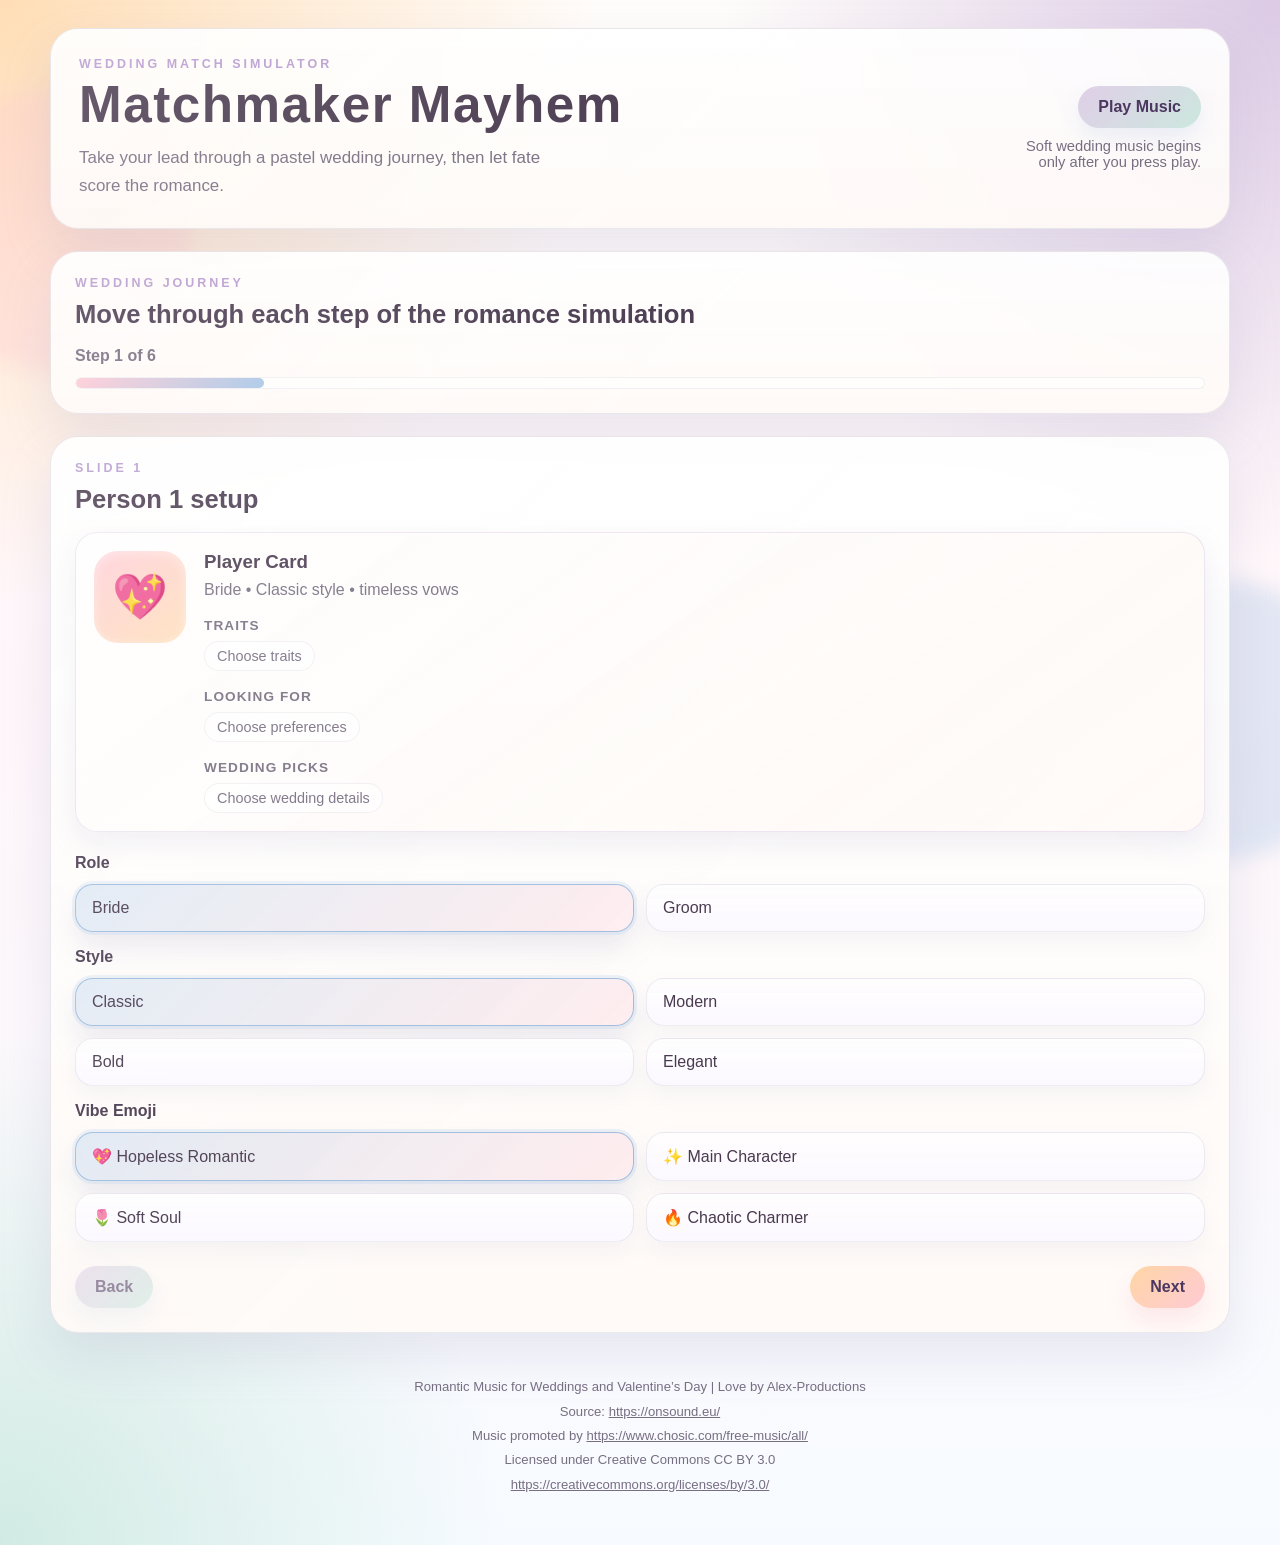
==== commit 9e098eb4: "Add multi-slide UI, GitHub Pages fixes, and game improvements" ====
--- a/index.html
+++ b/index.html
@@ -13,7 +13,7 @@
         <div class="hero-copy">
           <p class="eyebrow">Wedding Match Simulator</p>
           <h1>Matchmaker Mayhem</h1>
-          <p class="subtitle">Build the vibe, pick the match, and let wedding fate decide between sparkles and scandal.</p>
+          <p class="subtitle">Take your lead through a pastel wedding journey, then let fate score the romance.</p>
         </div>
 
         <div class="hero-actions">
@@ -24,139 +24,190 @@
 
       <section class="instructions card">
         <div class="section-heading">
-          <p class="section-kicker">How It Works</p>
-          <h2>Create your pastel-perfect pairing</h2>
-        </div>
-        <p>Design Person 1, set their ideal traits, choose Person 2's role, then matchmake to reveal the score breakdown and wedding outcome.</p>
-        <ul class="instruction-list">
-          <li>Choose one role, one style, and one vibe emoji for Person 1.</li>
-          <li>Select up to 2 personality traits for Person 1.</li>
-          <li>Select up to 2 desired partner traits.</li>
-          <li>Pick a role for Person 2, then choose one character card.</li>
-        </ul>
+          <p class="section-kicker">Wedding Journey</p>
+          <h2>Move through each step of the romance simulation</h2>
+        </div>
+        <div class="journey-status">
+          <span id="journey-progress">Step 1 of 6</span>
+          <div class="progress-track" aria-hidden="true">
+            <div id="progress-fill" class="progress-fill"></div>
+          </div>
+        </div>
       </section>
 
-      <div class="layout-grid">
-        <section class="panel card">
-          <div class="section-heading">
-            <p class="section-kicker">Person 1</p>
-            <h2>Customize your lead</h2>
-          </div>
-
-          <div class="player-card" id="player-card">
-            <div class="player-avatar" id="player-avatar" aria-hidden="true">💖</div>
-            <div class="player-card-copy">
-              <h3>Player Card</h3>
-              <p id="player-role-style">Bride • Classic style</p>
-              <div class="summary-row">
-                <span class="summary-label">Traits</span>
-                <div class="chips" id="player-trait-summary"></div>
-              </div>
-              <div class="summary-row">
-                <span class="summary-label">Looking for</span>
-                <div class="chips" id="desired-trait-summary"></div>
-              </div>
-            </div>
-          </div>
-
-          <div class="field-group">
-            <h3>Role</h3>
-            <div class="choice-row" id="person1-role">
-              <label class="choice-card">
-                <input type="radio" name="person1-role" value="Bride" checked>
-                <span>Bride</span>
-              </label>
-              <label class="choice-card">
-                <input type="radio" name="person1-role" value="Groom">
-                <span>Groom</span>
-              </label>
-            </div>
-          </div>
-
-          <div class="field-group">
-            <h3>Style</h3>
-            <div class="choice-grid" id="person1-style">
-              <label class="choice-card"><input type="radio" name="person1-style" value="classic" checked><span>Classic</span></label>
-              <label class="choice-card"><input type="radio" name="person1-style" value="modern"><span>Modern</span></label>
-              <label class="choice-card"><input type="radio" name="person1-style" value="bold"><span>Bold</span></label>
-              <label class="choice-card"><input type="radio" name="person1-style" value="elegant"><span>Elegant</span></label>
-            </div>
-          </div>
-
-          <div class="field-group">
-            <h3>Vibe Emoji</h3>
-            <div class="choice-grid vibe-grid" id="player-vibe">
-              <label class="choice-card vibe-card"><input type="radio" name="player-vibe" value="💖" checked><span>💖 Hopeless Romantic</span></label>
-              <label class="choice-card vibe-card"><input type="radio" name="player-vibe" value="✨"><span>✨ Main Character</span></label>
-              <label class="choice-card vibe-card"><input type="radio" name="player-vibe" value="🌷"><span>🌷 Soft Soul</span></label>
-              <label class="choice-card vibe-card"><input type="radio" name="player-vibe" value="🔥"><span>🔥 Chaotic Charmer</span></label>
-            </div>
-          </div>
-
-          <div class="field-group">
-            <h3>Personality Traits <span>(choose up to 2)</span></h3>
-            <div class="choice-grid" id="person1-traits">
-              <label class="choice-card"><input type="checkbox" name="person1-traits" value="romantic"><span>Romantic</span></label>
-              <label class="choice-card"><input type="checkbox" name="person1-traits" value="adventurous"><span>Adventurous</span></label>
-              <label class="choice-card"><input type="checkbox" name="person1-traits" value="shy"><span>Shy</span></label>
-              <label class="choice-card"><input type="checkbox" name="person1-traits" value="dramatic"><span>Dramatic</span></label>
-              <label class="choice-card"><input type="checkbox" name="person1-traits" value="organized"><span>Organized</span></label>
-              <label class="choice-card"><input type="checkbox" name="person1-traits" value="spontaneous"><span>Spontaneous</span></label>
-            </div>
-          </div>
-
-          <div class="field-group">
-            <h3>Desired Partner Traits <span>(choose up to 2)</span></h3>
-            <div class="choice-grid" id="desired-traits">
-              <label class="choice-card"><input type="checkbox" name="desired-traits" value="romantic"><span>Romantic</span></label>
-              <label class="choice-card"><input type="checkbox" name="desired-traits" value="adventurous"><span>Adventurous</span></label>
-              <label class="choice-card"><input type="checkbox" name="desired-traits" value="shy"><span>Shy</span></label>
-              <label class="choice-card"><input type="checkbox" name="desired-traits" value="dramatic"><span>Dramatic</span></label>
-              <label class="choice-card"><input type="checkbox" name="desired-traits" value="organized"><span>Organized</span></label>
-              <label class="choice-card"><input type="checkbox" name="desired-traits" value="spontaneous"><span>Spontaneous</span></label>
-            </div>
-          </div>
-        </section>
-
-        <section class="panel card">
-          <div class="section-heading">
-            <p class="section-kicker">Person 2</p>
-            <h2>Pick the partner card</h2>
-          </div>
-
-          <div class="field-group">
-            <h3>Partner Role</h3>
-            <div class="choice-row" id="partner-role">
-              <label class="choice-card">
-                <input type="radio" name="partner-role" value="Bride" checked>
-                <span>Bride</span>
-              </label>
-              <label class="choice-card">
-                <input type="radio" name="partner-role" value="Groom">
-                <span>Groom</span>
-              </label>
-            </div>
-          </div>
-
-          <div class="partner-header">
-            <div>
-              <p class="section-kicker">Character Portraits</p>
-              <p class="partner-intro">Hover for the sparkle, select for the chemistry check.</p>
-            </div>
-            <button id="matchmake-btn" type="button">Matchmake</button>
-          </div>
-
-          <div id="partner-list" class="partner-list" aria-live="polite"></div>
-        </section>
-      </div>
-
-      <section class="panel result-panel card">
-        <div class="section-heading">
-          <p class="section-kicker">Result</p>
-          <h2>Wedding outcome</h2>
-        </div>
-        <div id="result" class="result empty">
-          <p>Your compatibility score, chemistry notes, and wedding story will appear here.</p>
+      <section class="wizard-shell card">
+        <div id="status-message" class="status-message hidden" aria-live="polite"></div>
+        <div class="wizard-stage">
+          <section class="wizard-slide active" data-slide="0">
+            <div class="section-heading">
+              <p class="section-kicker">Slide 1</p>
+              <h2>Person 1 setup</h2>
+            </div>
+
+            <div class="player-card" id="player-card">
+              <div class="player-avatar" id="player-avatar" aria-hidden="true">💖</div>
+              <div class="player-card-copy">
+                <h3>Player Card</h3>
+                <p id="player-role-style">Bride • Classic style</p>
+                <div class="summary-row">
+                  <span class="summary-label">Traits</span>
+                  <div class="chips" id="player-trait-summary"></div>
+                </div>
+                <div class="summary-row">
+                  <span class="summary-label">Looking for</span>
+                  <div class="chips" id="desired-trait-summary"></div>
+                </div>
+                <div class="summary-row">
+                  <span class="summary-label">Wedding picks</span>
+                  <div class="chips" id="wedding-preference-summary"></div>
+                </div>
+              </div>
+            </div>
+
+            <div class="field-group">
+              <h3>Role</h3>
+              <div class="choice-row" id="person1-role">
+                <label class="choice-card"><input type="radio" name="person1-role" value="Bride" checked><span>Bride</span></label>
+                <label class="choice-card"><input type="radio" name="person1-role" value="Groom"><span>Groom</span></label>
+              </div>
+            </div>
+
+            <div class="field-group">
+              <h3>Style</h3>
+              <div class="choice-grid" id="person1-style">
+                <label class="choice-card"><input type="radio" name="person1-style" value="classic" checked><span>Classic</span></label>
+                <label class="choice-card"><input type="radio" name="person1-style" value="modern"><span>Modern</span></label>
+                <label class="choice-card"><input type="radio" name="person1-style" value="bold"><span>Bold</span></label>
+                <label class="choice-card"><input type="radio" name="person1-style" value="elegant"><span>Elegant</span></label>
+              </div>
+            </div>
+
+            <div class="field-group">
+              <h3>Vibe Emoji</h3>
+              <div class="choice-grid vibe-grid" id="player-vibe">
+                <label class="choice-card vibe-card"><input type="radio" name="player-vibe" value="💖" checked><span>💖 Hopeless Romantic</span></label>
+                <label class="choice-card vibe-card"><input type="radio" name="player-vibe" value="✨"><span>✨ Main Character</span></label>
+                <label class="choice-card vibe-card"><input type="radio" name="player-vibe" value="🌷"><span>🌷 Soft Soul</span></label>
+                <label class="choice-card vibe-card"><input type="radio" name="player-vibe" value="🔥"><span>🔥 Chaotic Charmer</span></label>
+              </div>
+            </div>
+          </section>
+
+          <section class="wizard-slide" data-slide="1">
+            <div class="section-heading">
+              <p class="section-kicker">Slide 2</p>
+              <h2>Personality traits</h2>
+            </div>
+
+            <div class="field-group">
+              <h3>Person 1 Traits <span>(choose up to 2)</span></h3>
+              <div class="choice-grid" id="person1-traits">
+                <label class="choice-card"><input type="checkbox" name="person1-traits" value="romantic"><span>Romantic</span></label>
+                <label class="choice-card"><input type="checkbox" name="person1-traits" value="adventurous"><span>Adventurous</span></label>
+                <label class="choice-card"><input type="checkbox" name="person1-traits" value="shy"><span>Shy</span></label>
+                <label class="choice-card"><input type="checkbox" name="person1-traits" value="dramatic"><span>Dramatic</span></label>
+                <label class="choice-card"><input type="checkbox" name="person1-traits" value="organized"><span>Organized</span></label>
+                <label class="choice-card"><input type="checkbox" name="person1-traits" value="spontaneous"><span>Spontaneous</span></label>
+              </div>
+            </div>
+
+            <div class="field-group">
+              <h3>Desired Partner Traits <span>(choose up to 2)</span></h3>
+              <div class="choice-grid" id="desired-traits">
+                <label class="choice-card"><input type="checkbox" name="desired-traits" value="romantic"><span>Romantic</span></label>
+                <label class="choice-card"><input type="checkbox" name="desired-traits" value="adventurous"><span>Adventurous</span></label>
+                <label class="choice-card"><input type="checkbox" name="desired-traits" value="shy"><span>Shy</span></label>
+                <label class="choice-card"><input type="checkbox" name="desired-traits" value="dramatic"><span>Dramatic</span></label>
+                <label class="choice-card"><input type="checkbox" name="desired-traits" value="organized"><span>Organized</span></label>
+                <label class="choice-card"><input type="checkbox" name="desired-traits" value="spontaneous"><span>Spontaneous</span></label>
+              </div>
+            </div>
+          </section>
+
+          <section class="wizard-slide" data-slide="2">
+            <div class="section-heading">
+              <p class="section-kicker">Slide 3</p>
+              <h2>Choose a partner</h2>
+            </div>
+
+            <div class="field-group">
+              <h3>Partner Role</h3>
+              <div class="choice-row" id="partner-role">
+                <label class="choice-card"><input type="radio" name="partner-role" value="Bride" checked><span>Bride</span></label>
+                <label class="choice-card"><input type="radio" name="partner-role" value="Groom"><span>Groom</span></label>
+              </div>
+            </div>
+
+            <p class="partner-intro">Each portrait gives you the vibe only. Hidden traits still power the chemistry behind the scenes.</p>
+            <div id="partner-list" class="partner-list" aria-live="polite"></div>
+          </section>
+
+          <section class="wizard-slide" data-slide="3">
+            <div class="section-heading">
+              <p class="section-kicker">Slide 4</p>
+              <h2>Wedding preferences</h2>
+            </div>
+
+            <div class="field-group">
+              <h3>Cake Flavor</h3>
+              <div class="choice-grid">
+                <label class="choice-card"><input type="radio" name="cake-flavor" value="vanilla"><span>Vanilla</span></label>
+                <label class="choice-card"><input type="radio" name="cake-flavor" value="chocolate"><span>Chocolate</span></label>
+                <label class="choice-card"><input type="radio" name="cake-flavor" value="red velvet"><span>Red Velvet</span></label>
+                <label class="choice-card"><input type="radio" name="cake-flavor" value="strawberry"><span>Strawberry</span></label>
+              </div>
+            </div>
+
+            <div class="field-group">
+              <h3>Music Type</h3>
+              <div class="choice-grid">
+                <label class="choice-card"><input type="radio" name="music-type" value="live band"><span>Live Band</span></label>
+                <label class="choice-card"><input type="radio" name="music-type" value="orchestra"><span>Orchestra</span></label>
+                <label class="choice-card"><input type="radio" name="music-type" value="DJ"><span>DJ</span></label>
+                <label class="choice-card"><input type="radio" name="music-type" value="acoustic"><span>Acoustic</span></label>
+              </div>
+            </div>
+
+            <div class="field-group">
+              <h3>Invitation Style</h3>
+              <div class="choice-grid">
+                <label class="choice-card"><input type="radio" name="invitation-style" value="modern"><span>Modern</span></label>
+                <label class="choice-card"><input type="radio" name="invitation-style" value="floral"><span>Floral</span></label>
+                <label class="choice-card"><input type="radio" name="invitation-style" value="elegant"><span>Elegant</span></label>
+                <label class="choice-card"><input type="radio" name="invitation-style" value="vintage"><span>Vintage</span></label>
+              </div>
+            </div>
+          </section>
+
+          <section class="wizard-slide" data-slide="4">
+            <div class="section-heading">
+              <p class="section-kicker">Slide 5</p>
+              <h2>Start matchmaking</h2>
+            </div>
+
+            <div class="matchmake-stage">
+              <p class="partner-intro">Everything is set. Start the compatibility check and let the wedding destiny engine do the rest.</p>
+              <button id="matchmake-btn" type="button">Start Matchmaking</button>
+            </div>
+          </section>
+
+          <section class="wizard-slide result-slide" data-slide="5">
+            <div class="section-heading">
+              <p class="section-kicker">Slide 6</p>
+              <h2>Wedding outcome</h2>
+            </div>
+            <div id="result" class="result empty">
+              <p>Your compatibility score, chemistry notes, and wedding story will appear here.</p>
+            </div>
+            <div id="result-actions" class="result-actions hidden">
+              <button id="play-again-btn" class="play-again-button" type="button">Play Again</button>
+            </div>
+          </section>
+        </div>
+
+        <div class="wizard-nav">
+          <button id="back-btn" class="ghost-button" type="button">Back</button>
+          <button id="next-btn" type="button">Next</button>
         </div>
       </section>
 
--- a/styles.css
+++ b/styles.css
@@ -9,17 +9,12 @@
   --mint-deep: #a2d5c6;
   --denim: #a7c7e7;
   --denim-deep: #89b0d9;
-  --paper: #fffaf7;
-  --paper-strong: rgba(255, 255, 255, 0.9);
   --text: #493a4f;
   --muted: #786e82;
   --border: rgba(138, 131, 159, 0.18);
   --shadow: 0 22px 50px rgba(145, 144, 184, 0.18);
   --shadow-soft: 0 12px 28px rgba(145, 144, 184, 0.14);
-  --highlight: rgba(255, 255, 255, 0.72);
   --button-text: #4b375f;
-  --success: #537f6b;
-  --warning: #9a5875;
   --danger: #934c56;
 }
 
@@ -56,7 +51,6 @@
 .page-shell::after {
   content: "";
   position: fixed;
-  inset: auto;
   width: 280px;
   height: 280px;
   border-radius: 50%;
@@ -86,7 +80,8 @@
   padding: 28px 0 44px;
 }
 
-.card {
+.card,
+.wizard-shell {
   background: linear-gradient(180deg, rgba(255, 255, 255, 0.9), rgba(255, 250, 247, 0.92));
   border: 1px solid var(--border);
   border-radius: 28px;
@@ -96,16 +91,14 @@
 
 .hero,
 .instructions,
-.panel,
-.result-panel {
+.wizard-shell {
   position: relative;
   overflow: hidden;
 }
 
 .hero::after,
-.panel::after,
 .instructions::after,
-.result-panel::after {
+.wizard-shell::after {
   content: "";
   position: absolute;
   inset: 0;
@@ -167,8 +160,7 @@
 }
 
 .instructions,
-.panel,
-.result-panel {
+.wizard-shell {
   padding: 24px;
 }
 
@@ -185,27 +177,70 @@
   font-size: clamp(1.5rem, 2vw, 2rem);
 }
 
-.instructions p,
-.partner-intro,
-.result p,
-.player-card-copy p {
-  line-height: 1.6;
-}
-
-.instruction-list {
-  margin: 16px 0 0;
-  padding-left: 18px;
-  color: var(--muted);
-}
-
-.instruction-list li + li {
-  margin-top: 8px;
-}
-
-.layout-grid {
-  display: grid;
-  grid-template-columns: minmax(0, 1.02fr) minmax(0, 0.98fr);
-  gap: 22px;
+.journey-status {
+  display: grid;
+  gap: 12px;
+}
+
+#journey-progress {
+  color: var(--muted);
+  font-weight: bold;
+}
+
+.progress-track {
+  width: 100%;
+  height: 12px;
+  border-radius: 999px;
+  background: rgba(255, 255, 255, 0.7);
+  overflow: hidden;
+  border: 1px solid rgba(138, 131, 159, 0.12);
+}
+
+.progress-fill {
+  width: 16.66%;
+  height: 100%;
+  border-radius: inherit;
+  background: linear-gradient(135deg, var(--blush), var(--denim));
+  transition: width 0.24s ease;
+}
+
+.wizard-stage {
+  position: relative;
+  min-height: 690px;
+}
+
+.status-message {
+  margin-bottom: 18px;
+  padding: 12px 14px;
+  border-radius: 16px;
+  background: rgba(255, 247, 248, 0.94);
+  border: 1px solid rgba(148, 76, 86, 0.2);
+  color: var(--danger);
+  font-weight: bold;
+}
+
+.status-message.hidden {
+  display: none;
+}
+
+.wizard-slide {
+  display: none;
+  animation: slideFade 0.28s ease;
+}
+
+.wizard-slide.active {
+  display: block;
+}
+
+.result-slide.active {
+  animation: slideDown 0.32s ease;
+}
+
+.wizard-nav {
+  display: flex;
+  justify-content: space-between;
+  gap: 16px;
+  margin-top: 24px;
 }
 
 .player-card {
@@ -238,13 +273,20 @@
   margin: 0 0 4px;
 }
 
+.player-card-copy p,
+.partner-intro,
+.result p {
+  line-height: 1.6;
+}
+
 .player-card-copy p {
   margin: 0 0 14px;
   color: var(--muted);
 }
 
-.summary-row + .summary-row {
-  margin-top: 12px;
+.summary-row + .summary-row,
+.field-group + .field-group {
+  margin-top: 16px;
 }
 
 .summary-label {
@@ -257,10 +299,6 @@
   color: var(--muted);
 }
 
-.field-group + .field-group {
-  margin-top: 20px;
-}
-
 .field-group h3 {
   margin: 0 0 12px;
   font-size: 1rem;
@@ -282,7 +320,8 @@
   grid-template-columns: repeat(2, minmax(0, 1fr));
 }
 
-.choice-grid {
+.choice-grid,
+.partner-list {
   grid-template-columns: repeat(2, minmax(0, 1fr));
 }
 
@@ -307,11 +346,7 @@
   border: 1px solid rgba(138, 131, 159, 0.14);
   background: linear-gradient(180deg, rgba(255, 255, 255, 0.92), rgba(251, 247, 255, 0.9));
   box-shadow: 0 10px 20px rgba(145, 144, 184, 0.08);
-  transition:
-    transform 0.22s ease,
-    border-color 0.22s ease,
-    box-shadow 0.22s ease,
-    background 0.22s ease;
+  transition: transform 0.22s ease, border-color 0.22s ease, box-shadow 0.22s ease, background 0.22s ease;
 }
 
 .choice-card span {
@@ -329,30 +364,6 @@
   border-color: rgba(137, 176, 217, 0.78);
   background: linear-gradient(135deg, rgba(167, 199, 231, 0.34), rgba(255, 202, 212, 0.3));
   box-shadow: 0 0 0 3px rgba(167, 199, 231, 0.22), 0 16px 28px rgba(145, 144, 184, 0.18);
-}
-
-.vibe-card span {
-  font-size: 0.98rem;
-}
-
-.partner-header {
-  display: flex;
-  justify-content: space-between;
-  gap: 18px;
-  align-items: end;
-  margin-bottom: 16px;
-}
-
-.partner-header p {
-  margin: 0;
-}
-
-.partner-intro {
-  color: var(--muted);
-}
-
-.partner-list {
-  grid-template-columns: repeat(2, minmax(0, 1fr));
 }
 
 .partner-card .card-content {
@@ -366,9 +377,7 @@
 .partner-card input:checked + .card-content {
   transform: translateY(-4px) scale(1.015);
   border-color: rgba(244, 167, 185, 0.9);
-  box-shadow:
-    0 0 0 3px rgba(244, 167, 185, 0.16),
-    0 18px 34px rgba(145, 144, 184, 0.2);
+  box-shadow: 0 0 0 3px rgba(244, 167, 185, 0.16), 0 18px 34px rgba(145, 144, 184, 0.2);
 }
 
 .portrait-row {
@@ -395,7 +404,7 @@
   padding: 6px 10px;
   border-radius: 999px;
   background: rgba(255, 255, 255, 0.8);
-  color: var(--warning);
+  color: #9a5875;
   font-size: 0.82rem;
   font-weight: bold;
 }
@@ -418,18 +427,22 @@
   font-size: 0.95rem;
 }
 
-.style-line {
-  margin-top: 8px;
-}
-
-.partner-card .traits,
-.partner-card .archetype {
+.blurb {
   margin-top: 10px;
-  color: var(--text);
-}
-
-.ghost-button,
-button {
+}
+
+.matchmake-stage {
+  display: grid;
+  gap: 18px;
+  justify-items: start;
+  padding: 18px;
+  border-radius: 22px;
+  background: rgba(255, 255, 255, 0.6);
+  border: 1px solid rgba(138, 131, 159, 0.12);
+}
+
+button,
+.ghost-button {
   border: 0;
   border-radius: 999px;
   padding: 12px 20px;
@@ -458,13 +471,9 @@
 
 button:disabled,
 .ghost-button:disabled {
-  cursor: wait;
-  opacity: 0.72;
+  cursor: not-allowed;
+  opacity: 0.6;
   transform: none;
-}
-
-.result-panel {
-  margin-top: 22px;
 }
 
 .result {
@@ -477,6 +486,7 @@
     linear-gradient(135deg, rgba(167, 199, 231, 0.1), rgba(255, 202, 212, 0.12));
   border: 1px solid rgba(138, 131, 159, 0.14);
   overflow: hidden;
+  transition: opacity 0.24s ease, transform 0.24s ease;
 }
 
 .result.empty {
@@ -506,6 +516,11 @@
 
 .result.runaway {
   animation: shake 0.45s ease-in-out 2;
+}
+
+.result.is-resetting {
+  opacity: 0;
+  transform: translateY(8px);
 }
 
 .result-score {
@@ -575,21 +590,20 @@
   font-size: 0.92rem;
 }
 
-.site-footer {
-  margin-top: 22px;
-  padding: 18px 12px 2px;
-  text-align: center;
-  color: var(--muted);
-  font-size: 0.82rem;
-  line-height: 1.55;
-}
-
-.site-footer p {
-  margin: 4px 0;
-}
-
-.site-footer a {
-  color: inherit;
+.result-actions {
+  display: flex;
+  justify-content: center;
+  margin-top: 16px;
+}
+
+.result-actions.hidden {
+  display: none;
+}
+
+.play-again-button {
+  min-width: 180px;
+  background: linear-gradient(135deg, var(--mint), var(--denim));
+  box-shadow: 0 12px 24px rgba(137, 176, 217, 0.2);
 }
 
 .matchmaking-overlay {
@@ -656,6 +670,45 @@
   pointer-events: none;
 }
 
+.site-footer {
+  margin-top: 22px;
+  padding: 18px 12px 2px;
+  text-align: center;
+  color: var(--muted);
+  font-size: 0.82rem;
+  line-height: 1.55;
+}
+
+.site-footer p {
+  margin: 4px 0;
+}
+
+.site-footer a {
+  color: inherit;
+}
+
+@keyframes slideFade {
+  from {
+    opacity: 0;
+    transform: translateX(16px);
+  }
+  to {
+    opacity: 1;
+    transform: translateX(0);
+  }
+}
+
+@keyframes slideDown {
+  from {
+    opacity: 0;
+    transform: translateY(-12px);
+  }
+  to {
+    opacity: 1;
+    transform: translateY(0);
+  }
+}
+
 @keyframes confetti-fall {
   0% {
     transform: translateY(0) rotate(0deg);
@@ -704,9 +757,7 @@
 }
 
 @media (max-width: 920px) {
-  .hero,
-  .partner-header {
-    grid-template-columns: 1fr;
+  .hero {
     flex-direction: column;
     align-items: stretch;
   }
@@ -717,10 +768,6 @@
 
   .music-note {
     text-align: left;
-  }
-
-  .layout-grid {
-    grid-template-columns: 1fr;
   }
 }
 
@@ -736,6 +783,10 @@
     grid-template-columns: 1fr;
     justify-items: start;
   }
+
+  .wizard-nav {
+    flex-direction: column;
+  }
 }
 
 @media (max-width: 560px) {
@@ -746,8 +797,7 @@
 
   .hero,
   .instructions,
-  .panel,
-  .result-panel {
+  .wizard-shell {
     padding: 18px;
     border-radius: 22px;
   }
@@ -756,6 +806,10 @@
     line-height: 1.02;
   }
 
+  .wizard-stage {
+    min-height: 760px;
+  }
+
   .result {
     padding: 18px;
   }
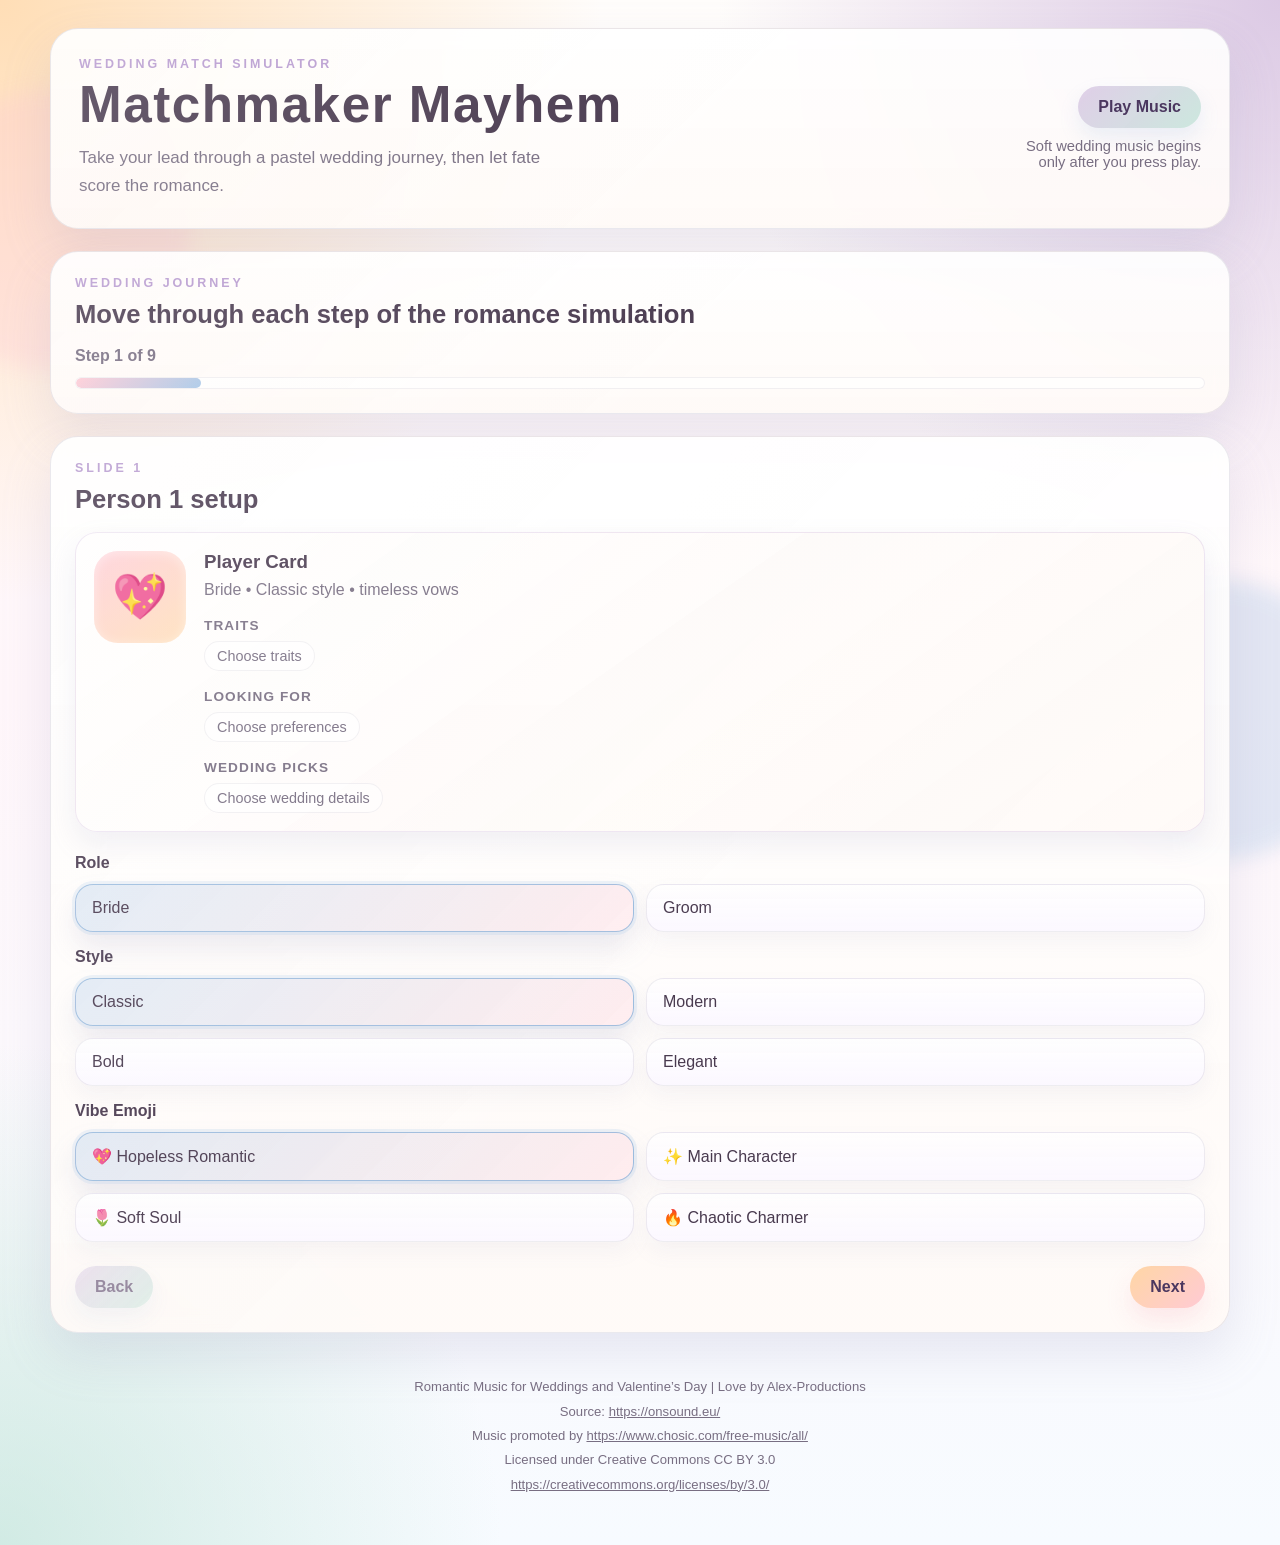
==== commit fa8ef2cc: "Convert minigames to interactive slides and improve NPC event flow" ====
--- a/index.html
+++ b/index.html
@@ -182,18 +182,75 @@
           <section class="wizard-slide" data-slide="4">
             <div class="section-heading">
               <p class="section-kicker">Slide 5</p>
-              <h2>Start matchmaking</h2>
+              <h2>Cake Timing</h2>
+            </div>
+
+            <div class="game-card">
+              <p class="partner-intro">Click at the perfect moment to cut the cake.</p>
+              <div class="timing-track" aria-hidden="true">
+                <div class="timing-zone"></div>
+                <div id="cake-marker" class="timing-marker"></div>
+              </div>
+              <div class="game-actions">
+                <button id="cake-start-btn" type="button">Start Cake Timing</button>
+                <button id="cake-cut-btn" class="ghost-button" type="button" disabled>Cut The Cake</button>
+              </div>
+              <div id="cake-result" class="game-result">Start the game, then stop the marker near the center.</div>
+            </div>
+          </section>
+
+          <section class="wizard-slide" data-slide="5">
+            <div class="section-heading">
+              <p class="section-kicker">Slide 6</p>
+              <h2>Bouquet Catch</h2>
+            </div>
+
+            <div class="game-card">
+              <p class="partner-intro">Wait for the signal, then click as fast as you can.</p>
+              <div id="bouquet-status" class="reaction-status">Press start when you're ready.</div>
+              <div class="game-actions">
+                <button id="bouquet-start-btn" type="button">Start Bouquet Catch</button>
+                <button id="bouquet-catch-btn" class="ghost-button" type="button" disabled>Catch!</button>
+              </div>
+              <div id="bouquet-result" class="game-result">Fast reactions earn the biggest bouquet bonus.</div>
+            </div>
+          </section>
+
+          <section class="wizard-slide" data-slide="6">
+            <div class="section-heading">
+              <p class="section-kicker">Slide 7</p>
+              <h2>Dance Floor Hype</h2>
+            </div>
+
+            <div class="game-card">
+              <p class="partner-intro">Build the dance-floor energy before the timer runs out.</p>
+              <div class="meter-shell" aria-hidden="true">
+                <div id="dance-meter-fill" class="meter-fill"></div>
+              </div>
+              <div id="dance-status" class="reaction-status">Press start, then click HYPE! as fast as you can.</div>
+              <div class="game-actions">
+                <button id="dance-start-btn" type="button">Start Dance Floor Hype</button>
+                <button id="dance-hype-btn" class="ghost-button" type="button" disabled>HYPE!</button>
+              </div>
+              <div id="dance-result" class="game-result">More clicks mean a bigger crowd-energy bonus.</div>
+            </div>
+          </section>
+
+          <section class="wizard-slide" data-slide="7">
+            <div class="section-heading">
+              <p class="section-kicker">Slide 8</p>
+              <h2>Finalize Matchmaking</h2>
             </div>
 
             <div class="matchmake-stage">
-              <p class="partner-intro">Everything is set. Start the compatibility check and let the wedding destiny engine do the rest.</p>
-              <button id="matchmake-btn" type="button">Start Matchmaking</button>
-            </div>
-          </section>
-
-          <section class="wizard-slide result-slide" data-slide="5">
-            <div class="section-heading">
-              <p class="section-kicker">Slide 6</p>
+              <p class="partner-intro">The wedding minigames are done. Trigger the random NPC event, lock in your bonus score, and reveal the final wedding fate.</p>
+              <button id="matchmake-btn" type="button">Reveal Wedding Fate</button>
+            </div>
+          </section>
+
+          <section class="wizard-slide result-slide" data-slide="8">
+            <div class="section-heading">
+              <p class="section-kicker">Slide 9</p>
               <h2>Wedding outcome</h2>
             </div>
             <div id="result" class="result empty">
@@ -233,6 +290,16 @@
     </div>
   </div>
 
+  <div id="gameplay-popup" class="gameplay-popup hidden" aria-live="polite" aria-hidden="true">
+    <div class="gameplay-popup-card">
+      <button id="gameplay-popup-close" class="gameplay-popup-close" type="button" aria-label="Close popup">&times;</button>
+      <p id="gameplay-popup-kicker" class="section-kicker">Wedding Moment</p>
+      <h2 id="gameplay-popup-title">Minigame Result</h2>
+      <p id="gameplay-popup-message">The wedding energy is shifting...</p>
+      <div id="gameplay-popup-score" class="popup-score">+0 bonus</div>
+    </div>
+  </div>
+
   <audio id="wedding-audio" preload="auto">
     <source src="wedding_music.mp3" type="audio/mpeg">
   </audio>
--- a/styles.css
+++ b/styles.css
@@ -437,8 +437,82 @@
   justify-items: start;
   padding: 18px;
   border-radius: 22px;
-  background: rgba(255, 255, 255, 0.6);
+  background:
+    linear-gradient(145deg, rgba(255, 255, 255, 0.86), rgba(255, 250, 247, 0.9)),
+    linear-gradient(135deg, rgba(184, 224, 210, 0.18), rgba(205, 180, 219, 0.18));
   border: 1px solid rgba(138, 131, 159, 0.12);
+}
+
+.game-card {
+  display: grid;
+  gap: 18px;
+  padding: 20px;
+  border-radius: 22px;
+  background:
+    linear-gradient(145deg, rgba(255, 255, 255, 0.88), rgba(255, 250, 247, 0.92)),
+    linear-gradient(135deg, rgba(255, 202, 212, 0.16), rgba(167, 199, 231, 0.12));
+  border: 1px solid rgba(138, 131, 159, 0.12);
+}
+
+.game-actions {
+  display: flex;
+  flex-wrap: wrap;
+  gap: 12px;
+}
+
+.game-result,
+.reaction-status {
+  min-height: 54px;
+  padding: 14px 16px;
+  border-radius: 18px;
+  background: rgba(255, 255, 255, 0.78);
+  border: 1px solid rgba(138, 131, 159, 0.12);
+  line-height: 1.5;
+}
+
+.timing-track {
+  position: relative;
+  height: 22px;
+  border-radius: 999px;
+  background: linear-gradient(90deg, rgba(167, 199, 231, 0.45), rgba(255, 202, 212, 0.55));
+  overflow: hidden;
+  border: 1px solid rgba(138, 131, 159, 0.14);
+}
+
+.timing-zone {
+  position: absolute;
+  top: 0;
+  left: 42%;
+  width: 16%;
+  height: 100%;
+  background: rgba(184, 224, 210, 0.85);
+}
+
+.timing-marker {
+  position: absolute;
+  top: -6px;
+  left: 0;
+  width: 18px;
+  height: 34px;
+  border-radius: 999px;
+  background: linear-gradient(180deg, var(--creamsicle-deep), var(--blush-deep));
+  box-shadow: 0 8px 18px rgba(244, 167, 185, 0.3);
+}
+
+.meter-shell {
+  height: 22px;
+  border-radius: 999px;
+  background: rgba(255, 255, 255, 0.7);
+  border: 1px solid rgba(138, 131, 159, 0.14);
+  overflow: hidden;
+}
+
+.meter-fill {
+  width: 0%;
+  height: 100%;
+  border-radius: inherit;
+  background: linear-gradient(135deg, var(--mint), var(--denim));
+  transition: width 0.12s ease;
 }
 
 button,
@@ -606,6 +680,10 @@
   box-shadow: 0 12px 24px rgba(137, 176, 217, 0.2);
 }
 
+.play-again-button:hover {
+  box-shadow: 0 16px 28px rgba(137, 176, 217, 0.24);
+}
+
 .matchmaking-overlay {
   position: fixed;
   inset: 0;
@@ -619,6 +697,75 @@
 
 .matchmaking-overlay.hidden {
   display: none;
+}
+
+.gameplay-popup {
+  position: fixed;
+  inset: 0;
+  z-index: 35;
+  display: grid;
+  place-items: center;
+  padding: 20px;
+  background: rgba(76, 62, 92, 0.24);
+  backdrop-filter: blur(8px);
+}
+
+.gameplay-popup.hidden {
+  display: none;
+}
+
+.gameplay-popup-card {
+  position: relative;
+  width: min(460px, 100%);
+  padding: 28px 24px;
+  text-align: center;
+  border-radius: 28px;
+  background: linear-gradient(180deg, rgba(255, 255, 255, 0.96), rgba(255, 250, 247, 0.96));
+  box-shadow: 0 28px 60px rgba(76, 62, 92, 0.2);
+  animation: slideDown 0.24s ease;
+}
+
+.gameplay-popup-card h2 {
+  margin: 8px 0 10px;
+}
+
+.gameplay-popup-card p {
+  margin: 0;
+  line-height: 1.6;
+}
+
+.gameplay-popup-close {
+  position: absolute;
+  top: 12px;
+  right: 12px;
+  width: 40px;
+  height: 40px;
+  display: grid;
+  place-items: center;
+  padding: 0;
+  border-radius: 999px;
+  background: rgba(255, 255, 255, 0.88);
+  border: 1px solid rgba(138, 131, 159, 0.16);
+  box-shadow: 0 10px 18px rgba(145, 144, 184, 0.14);
+  font-size: 1.4rem;
+  line-height: 1;
+}
+
+.gameplay-popup-close:hover {
+  background: rgba(255, 202, 212, 0.72);
+}
+
+.popup-score {
+  display: inline-flex;
+  align-items: center;
+  justify-content: center;
+  margin-top: 16px;
+  min-height: 40px;
+  padding: 8px 16px;
+  border-radius: 999px;
+  background: linear-gradient(135deg, rgba(255, 202, 212, 0.5), rgba(167, 199, 231, 0.42));
+  border: 1px solid rgba(138, 131, 159, 0.12);
+  font-weight: bold;
 }
 
 .matchmaking-card {
